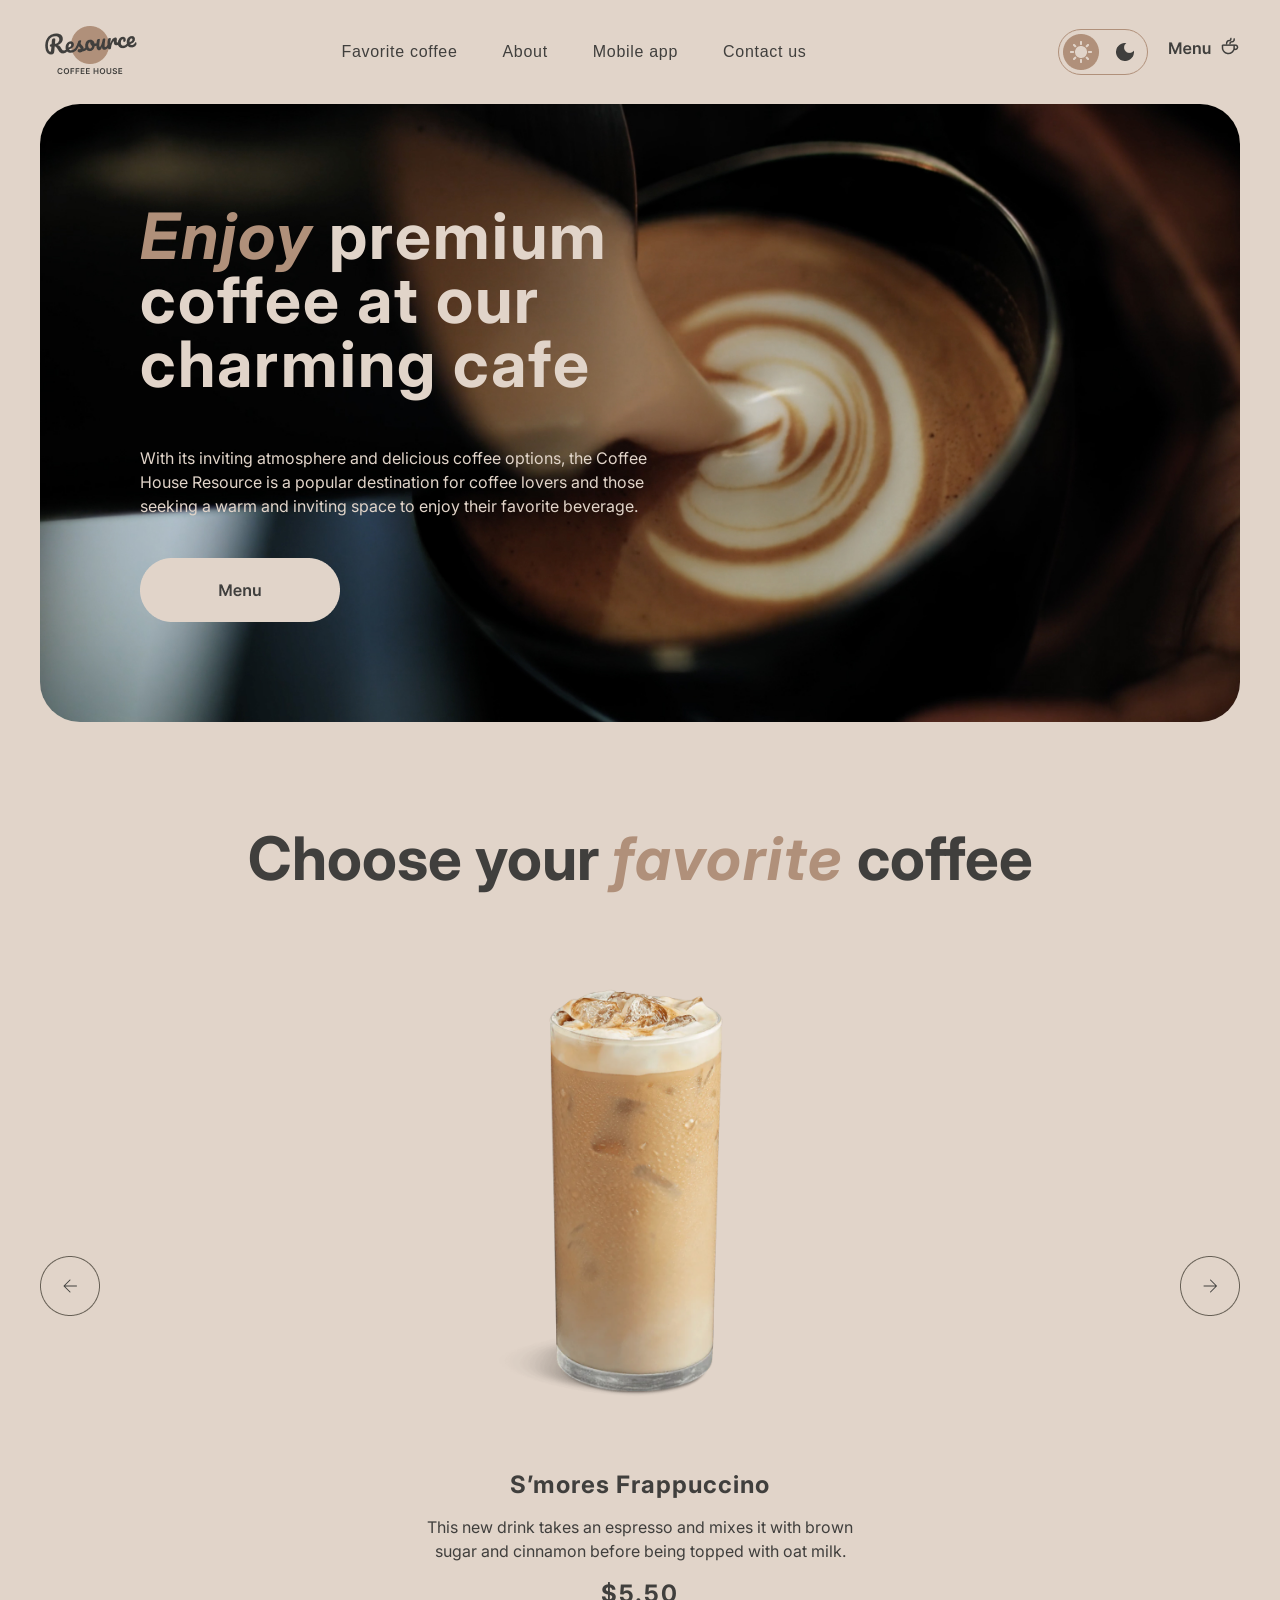
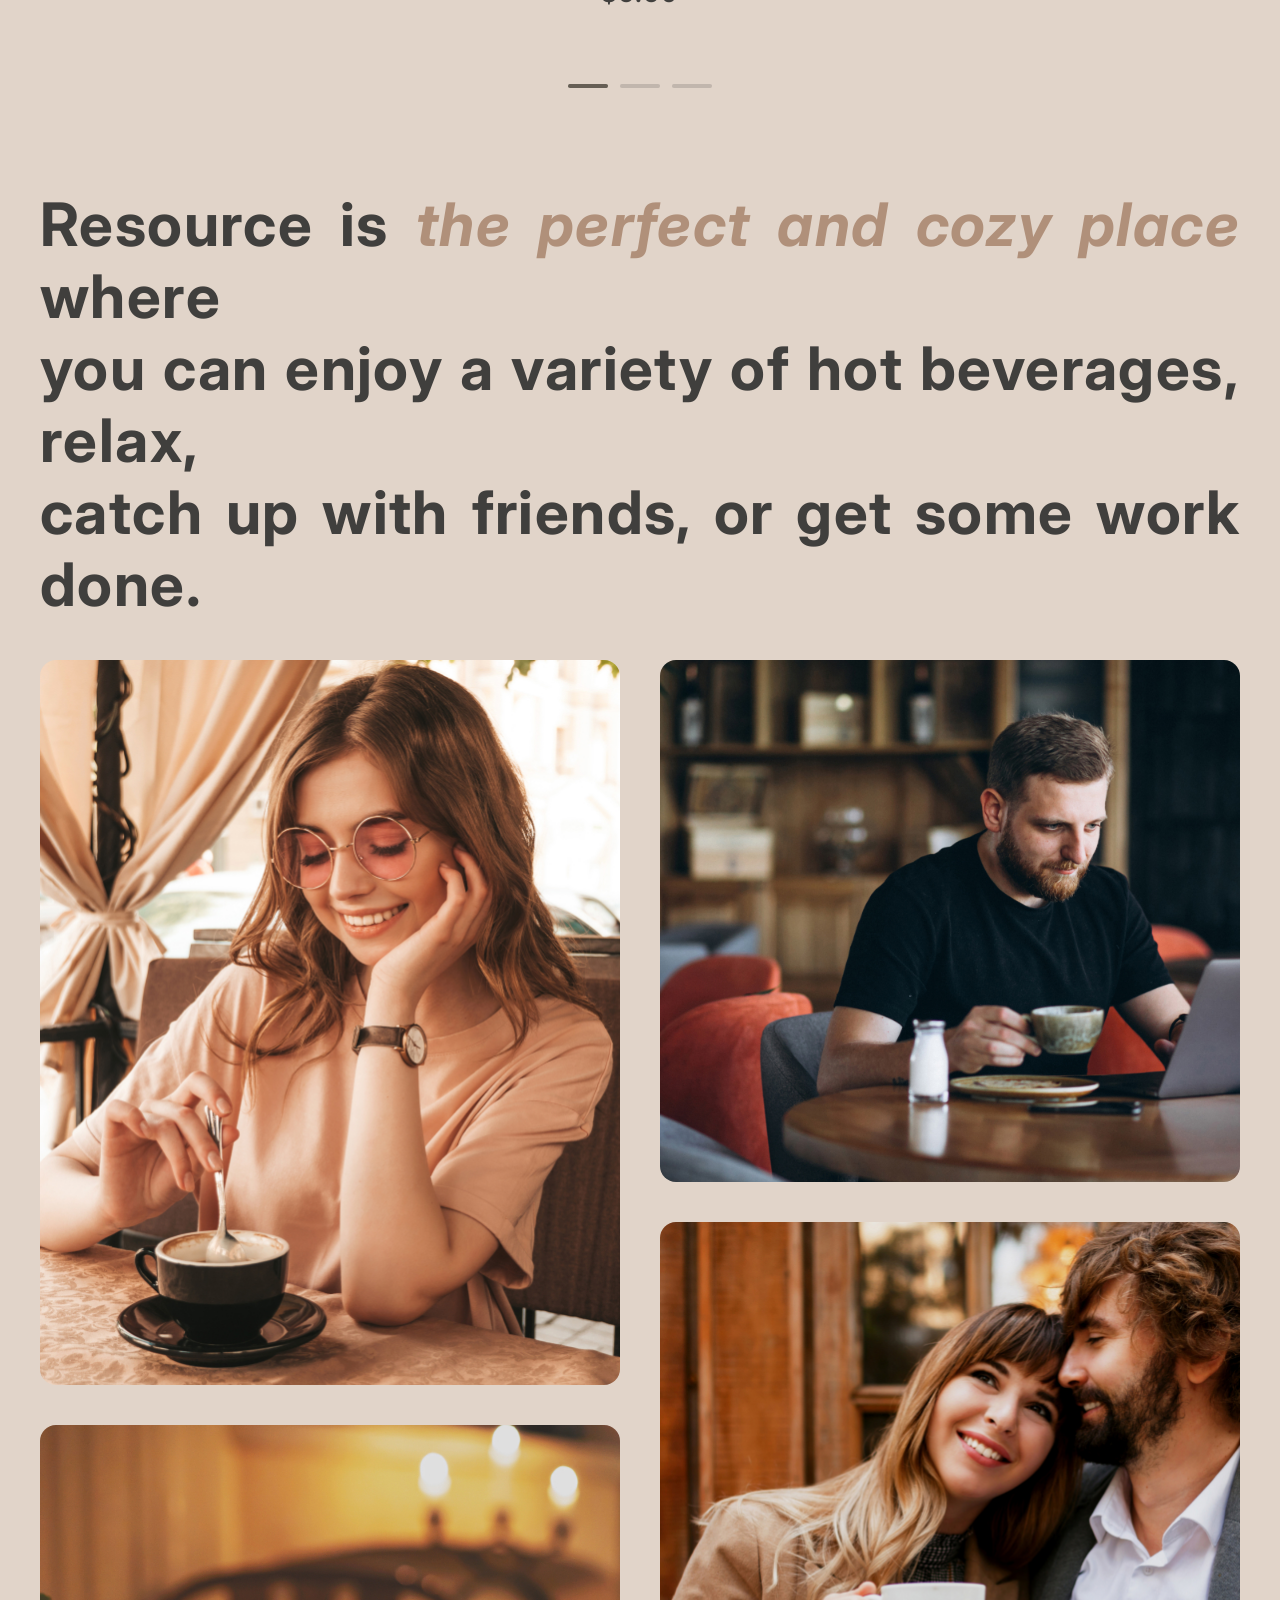
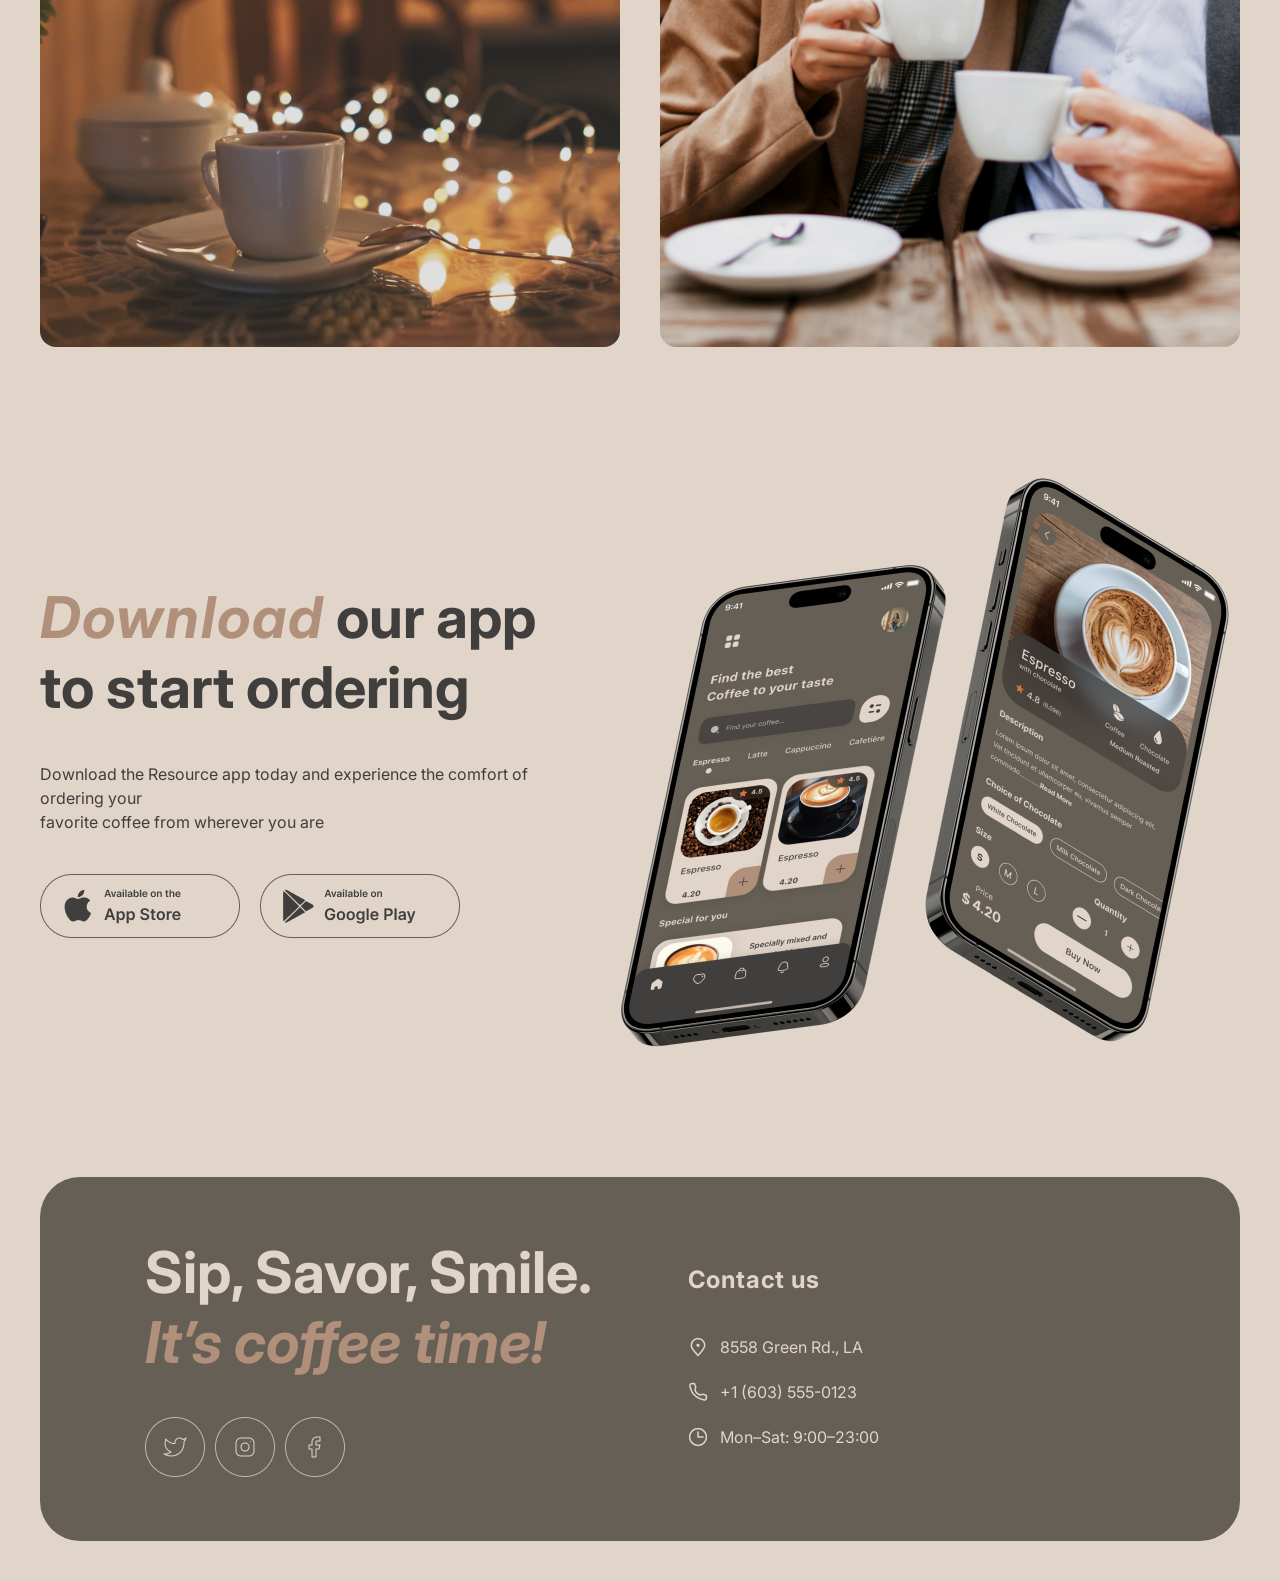
==== index.html @ 2ac62949 "fix: fix color in dark theme" ====
<!DOCTYPE html>
<html lang="en">

<head>
    <meta charset="UTF-8">
    <meta name="viewport" content="width=device-width, initial-scale=1.0">
    <title>Resource</title> 
    <link rel="icon" href="./img/logo.png" type="image/png">
    <link rel="stylesheet" href="style.css">
    <script src="./script.js" defer></script>
    <link rel="preconnect" href="https://fonts.googleapis.com">
<link rel="preconnect" href="https://fonts.gstatic.com" crossorigin>
<link href="https://fonts.googleapis.com/css2?family=Inter:ital,opsz,wght@0,14..32,100..900;1,14..32,100..900&display=swap" rel="stylesheet">
</head>

<body class="page">
    <header>
        <div class="wrapper header">
        <a href="./index.html">
            <img src="./img/logo-light.png" alt="resource coffee house" class="logo-img_light">
            <img src="./img/logo-dark.png" alt="resource coffee house" class="logo-img_dark">
        </a>
        <nav class="header_nav">
            <ul class="header_list">
                <li class="header_item">
                    <a href="#coffee" class="link">Favorite coffee</a>
                </li>
                <li class="header_item">
                    <a href="#about" class="link">About</a>
                </li>
                <li class="header_item">
                    <a href="#app" class="link">Mobile app</a>
                </li>
                <li class="header_item">
                    <a href="#contact" class="link">Contact us</a>
                </li>
            </ul>
        </nav>
            <div class="button_header">
                <div class="change_dark">
                    <div class="theme-icon-container">
                        <img src="./img/Light.png" alt="active sun" class="sun-active">
                        <img src="./img/Light-sun.png" alt="inactive sun" class="sun-inactive">
                    </div>
                    <div class="theme-icon-container">
                        <img src="./img/Dark (1).png" alt="inactive moon" class="moon-inactive">
                        <img src="./img/Dark.png" alt="active moon" class="moon-active">
                    </div>
                </div>
                <a href="./catalog.html" class="menu_button">
                    <img src="./img/coffee-menu.png" class="dark-theme logo-img_light" alt="menu">
                    <img src="./img/coffee-menu (1).png" class="dark-theme logo-img_dark" alt="menu">
                    <img src="./img/button-icon-burger.png" class="burger" alt="menu">
                </a>
            </div>
        </div>
    </header>

    <main>
        <div class="main_photo">
            <h1><span class="enjoy">Enjoy</span> premium coffee at our charming cafe</h1>
            <h4>With its inviting atmosphere and delicious coffee options, the Coffee <br class="show_in_tablet">House Resource is a popular destination for coffee lovers and those <br class="show_in_tablet">seeking a warm and inviting space to enjoy their favorite beverage.</h4>
            <a href="catalog.html" class="button_menu">
                <img src="./img/State=default (1).png" alt="menu" class="logo-img_dark">
                <img src="./img/State=hover (1).png" alt="menu" class="logo-img_light">
                <img src="./img/State=default.png" alt="menu" class="logo-img_dark-theme">
                <img src="./img/State=hover.png" alt="menu" class="logo-img_light-theme">
            </a>
        </div>

        <div class="section_menu" id="coffee">
            <h2>Choose your <span class="favorite">favorite</span> coffee</h2>
            <div class="menu_block">
                <img src="./img/button-icon-dark.png" class="go_back light-arrow" alt="go back">
                <img src="./img/button-icon-dark_.png" class="go_back dark-arrow" alt="go back">
                    <div class="choose_coffee">
                        <img src="./img/coffee-slider-1.png" class="frappuccino" alt="Frappuccino">
                        <h3 class="h3_margin">S’mores Frappuccino</h3>
                        <h4 class="h4_dark">This new drink takes an espresso and mixes it with brown <br class="show_in_pk">sugar and cinnamon before being topped with oat milk.</h4>
                        <h3>$5.50</h3>
                    </div>
                <img src="./img/button-icon-dark (1).png" class="go_ahead light-arrow" alt="go ahead">
                <img src="./img/button-icon-dark (1)_.png" class="go_ahead dark-arrow" alt="go ahead">
                <div class="menu_slider">
                    <img src="./img/control.png" alt="slider">
                    <img src="./img/control (1).png" alt="slider">
                    <img src="./img/control (1).png" alt="slider">
                </div>
            </div>
        </div>

        <div class="about_main" id="about">
            <h2 class="h2_long">Resource is <span class="perfect">the <br class="show_in_mob">perfect and cozy <br class="show_in_mob">place</span> where <br class="show_in_pk">you can <br class="show_in_mob">enjoy a variety of hot <br class="show_in_mob">beverages, relax, 
                <br class="show_in_pk"><br class="show_in_mob">catch up with friends, <br class="show_in_tablet"><br class="show_in_mob">or get some work <br class="show_in_mob">done.</h2>
                <div class="about">
                    <div class="first_col_photo">
                        <img src="./img/about-1.jpg" class="img_tall" alt="woman enjoy">
                        <img src="./img/about-2.jpg" class="img_short" alt="coffee cup">
                    </div>
                    <div class="second_col_photo">
                        <img src="./img/about-3.jpg" class="img_short" alt="man work">
                        <img src="./img/about-4.jpg" class="img_tall" alt="dating">
                    </div>
                </div>
        </div>

        <div class="app" id="app">
            <div class="download_app">
                <h2 class="h2_left"><span class="favorite">Download</span> our app <br class="show_in_mob"><br class="show_in_tablet"><br class="show_in_pk">to start ordering</h2>
                <h4 class="h4_dark">Download the Resource app today and experience the comfort of ordering your <br>favorite coffee from wherever you are</h4>
                <div class="app_button">
                    <a href="https://www.apple.com/store">
                        <img src="./img/State=default1.png" alt="app store" class="logo-img_light">
                        <img src="./img/State=hover1.png" alt="app store" class="logo-img_dark">
                    </a>
                    <a href="https://store.google.com/">
                        <img src="./img/google_light.png" alt="google app store" class="logo-img_light">
                        <img src="./img/google_dark.png" alt="google app store" class="logo-img_dark">
                    </a>
                </div>
            </div>
            <img src="./img/mobile-screens.png" alt="mobile app looks" class="mobile_looks">
        </div>

        <footer class="wrapper footer" id="contact">
            <div class="foot_left">
                <h2 class="h2_light">Sip, Savor, Smile.</h2>
                <h2 class="h2_dark">It’s coffee time!</h2>
                <div class="social_media">
                    <a href="https://x.com/">
                        <img src="./img/button-icon-light.png" alt="twitter">
                    </a>
                    <a href="https://www.instagram.com/">
                        <img src="./img/button-icon-light (1).png" alt="instagram">
                    </a>
                    <a href="https://www.facebook.com/">
                        <img src="./img/button-icon-light (2).png" alt="facebook">
                    </a>
                </div>
                </div>
            <div class="foot_right">
                <h3 class="h3_light">Contact us</h3>
                <div class="contact_item">
                    <img src="./img/pin-alt.png" alt="location">
                    <h4>8558 Green Rd.,  LA</h4>
                </div>
                <div class="contact_item">
                    <img src="./img/phone.png" alt="phone">
                    <h4>+1 (603) 555-0123</h4>
                </div>
                <div class="contact_item">
                    <img src="./img/clock.png" alt="working time">
                    <h4 class="h4_foot">Mon–Sat: 9:00–23:00</h4>
                </div>
            </div>
        </footer>
    </main>
</body>

</html>
---- style.css ----
ul, ol {
    list-style: none;
}

a { 
    color: inherit;
    text-decoration: none;
    letter-spacing: 0.7px;
}

:root {
    --bg-page: #E1D4C9;      
    --text-main: #403F3D;  
    --text-light: #665F55; 
}

.dark-theme {
    --bg-page: #211F1D;      
    --text-main: #E1D4C9;   
    --text-light: #C1B3A8;   
}

html{
    box-sizing: border-box;
    font-family: "Intel", sans-serif;
    font-optical-sizing: auto;
    font-weight: 400;
    font-style: normal;
    scroll-behavior: smooth;
}

.page {
    background-color: var(--bg-page);
    color: var(--text-main);
    width: 100%;
    max-width: 1440px;
    margin: 0 auto;
    padding: 0 40px;
    box-sizing: border-box;
}

h1, h2, h3, .h2_left {
    color: var(--text-main);
}

.h4_dark {
    color: var(--text-main);
}

.slider_catalog .h4_dark {
    color: var(--bg-page);
}

                /* start header */

.header {
    display: flex;
    width: 100%;
    flex-direction: row;
    align-items: center;
    justify-content: space-between;
    padding: 20px 0;
    box-sizing: border-box;
}

.header_nav {
    margin-left: -50px; 
    margin-right: 0;
}

.header_list {
    display: flex;
    flex-direction: row;
    align-items: center;
    gap: 45px;
    margin: 0;
    padding: 0;
}

.change_dark {
    display: flex;
    border: 1px solid #B0907A;
    border-radius: 60px;
    align-items: center;
    gap: 8px;
    padding: 4px;
    text-align: center;
    cursor: pointer;
    user-select: none;
}

.button_header {
    display: flex;
    align-items: center;
    gap: 20px;
}

@media (min-width: 770px) {
    .burger {
        display: none;
    }
}

@media (max-width: 769px) {
    .page {
        display: flex;
        flex-direction: column;
        padding: 20px 40px;
        width: 100%;
        box-sizing: border-box;
    }

    .header {
        width: 100%;
        height: 60px;
        display: flex;
        flex-direction: row;
        justify-content: space-between;
        align-items: center;
    }

    .header_nav {
        display: none;
    }

    .but_menu {
        display: none;
    }

    .burger {
        display: inline-block;
    }
}

@media (max-width: 381px) {
    .page {
        display: flex;
        flex-direction: column;
        padding: 20px 16px;
        width: 100%;
        box-sizing: border-box;
    }
}

.logo-img_dark {
    display: none;
}
.dark-theme .logo-img_light {
    display: none;
}
.dark-theme .logo-img_dark {
    display: block;
}

.sun-active { display: block; }
.sun-inactive { display: none; }
.moon-active { display: none; }
.moon-inactive { display: block; }

.dark-theme .sun-active { display: none; }
.dark-theme .sun-inactive { display: block; }
.dark-theme .moon-active { display: block; }
.dark-theme .moon-inactive { display: none; }

.dark-arrow {
    position: absolute !important;
    visibility: hidden !important;
    opacity: 0 !important;
}
.light-arrow {
    position: static !important;
    visibility: visible !important;
    opacity: 1 !important;
    width: 60px !important;
    height: auto !important;
}

.dark-theme .light-arrow {
    position: absolute !important;
    visibility: hidden !important;
    opacity: 0 !important;
}
.dark-theme .dark-arrow {
    position: static !important;
    visibility: visible !important;
    opacity: 1 !important;
    width: 60px !important;
    height: auto !important;
}

                /* start first block */

.main_photo {
    display: flex;
    background-image: url("./img/img-hero.jpg");
    background-position: center;
    background-size: cover;
    background-repeat: no-repeat;
    border-radius: 40px;
    flex-direction: column;
    justify-content: center;
    align-items: flex-start;
    gap: 40px;
    width: 100%;
    height: 100%;
    padding-bottom: 100px;
    padding-top: 100px;
    padding-left: 100px;
    box-sizing: border-box;
}

h1 {
    font-family: "Inter", sans-serif;
    font-size: clamp(42px, 5vw, 72px);
    font-style: bold;
    color: #e1d4c9;
    line-height: 1.0;
    margin: 0;
    letter-spacing: 2px;
    margin-bottom: 10px;
    max-width: 550px;
}

.enjoy {
    color: #B0907A;
    font-style: italic;
}

h4 {
    font-family: "Inter", sans-serif;
    font-size: 16px;
    font-weight: normal;
    color: #E1D4C9;
    margin: 0;
    line-height: 1.5;
    max-width: 550px;
}

.button_menu img {
    display: none;
    width: 200px;
    height: 64px;
}

.button_menu .logo-img_dark {
    display: block;
}

.button_menu:hover .logo-img_dark {
    display: none;
}
.button_menu:hover .logo-img_light {
    display: block;
}

.dark-theme .button_menu .logo-img_dark,
.dark-theme .button_menu .logo-img_light {
    display: none !important;
}

.dark-theme .button_menu .logo-img_dark-theme {
    display: block;
}

.dark-theme .button_menu:hover .logo-img_dark-theme {
    display: none;
}
.dark-theme .button_menu:hover .logo-img_light-theme {
    display: block;
}

@media (max-width: 769px) {
    .main_text {
        height: 444px;
        width: 100%;
        padding-top: 20px;
    }
    .main_text h4 {
        max-width: 570px;
    }
    .main_text {
        display: flex;
        flex-direction: column;
        justify-content: flex-start; 
        align-items: flex-start;
        box-sizing: border-box;
    }
    .menu_hover {
        display: inline-block;
    }
}

@media (max-width: 381px) {
    h1 {
    font-family: 'Inter', sans-serif;
    font-weight: 600;     
    font-style: normal;  
    font-size: 42px;      
    line-height: 1.15;    
    letter-spacing: normal;
    max-width: 316px;    
    width: 100%;
    height: auto;  
    padding-top: 10px;
    }
    .main_text {
        gap: 40px;
        padding-top: 20px;
        padding-left: 1px;
        padding-right: 15px;
        padding-bottom: 0;
        height: auto;
        width: 100%;
        display: flex;
        flex-direction: column;
        justify-content: flex-start; 
        align-items: flex-start;
        box-sizing: border-box;
    }
}

@media (min-width: 770px) {
    .menu_hover {
        display: none;
    }
    .menu_hover {
        display: none;
    }
}


                /* start menu block */

.section_menu {
    margin: 100px 0;
}

.menu_block {
    display: flex;
    flex-direction: row;
    justify-content: space-between;
    align-items: center;
    width: 100%;
    max-width: 1440px;
    margin: 70px auto;
    position: relative;
    padding-bottom: 80px;
    height: auto;
}

h2 {
    font-family: "Inter", sans-serif;
    font-size: 60px;
    font-weight: bold;
    color: #403F3D;
    margin: 0;
    text-align: center;
    color: var(--text-main);
}

h3 {
    font-family: "Inter", sans-serif;
    font-size: 24px;
    font-weight: bold;
    color: #403F3D;
    margin: 0;
    text-align: center;
    gap: 16px;
    letter-spacing: 2px;
    color: var(--text-main);
}

.h3_margin {
    margin-top: 40px;
    letter-spacing: 1px;
    color: var(--text-main);
}

.favorite {
    color: #B0907A;
    font-style: italic;
    letter-spacing: 2px;
}

.go_back, .go_ahead {
    display: block;
    width: 60px;
    height: auto;
    cursor: pointer;
    margin: 0;
}

.go_back {
    justify-content: left;
} 

.go_ahead {
    justify-content: right;
}

.choose_coffee {
    display: flex;
    flex-direction: column;
    align-items: center;   
    text-align: center;
    /* width: 520px; */
    width: 100%;
    max-width: 520px;
    gap: 16px;
}

.h4_dark{
    color: #403F3D;
    width: 100%;
    margin: 0;
    color: var(--text-main);
}

.frappuccino {
    /* width: 450px; */
    width: 100%;
    max-width: 450px;
    height: auto;
}

.menu_slider {
    position: absolute;
    bottom: 0;
    left: 50%;
    transform: translateX(-50%);
    display: flex;
    gap: 12px;
    justify-content: center;
} 

@media (max-width: 381px) {
    .menu_block {
        margin-bottom: 0;
    }
}

@media (max-width: 769px) {
    .section_menu{
        margin-bottom: 0;
    }
}

@media (max-width: 381px) {
    .section_menu{
        padding-top: 100px;
        margin: 0;
    }
    .section_menu h2 {
        font-size: 32px;
    }
    .menu_block {
        max-height: 580px;
        width: 100%;
        margin-bottom: 0;
        margin-top: 0;
        padding-bottom: 40px;
    }
    .go_ahead, .go_back {
        display: none;
    }
    .frappuccino {
        height: 348px;
        width: 100%;
    }
    .h3_margin{
        margin-top: 20px;
        color: var(--text-main);
    }
    .choose_coffee {
        display: flex;
        flex-direction: column;
        align-items: center;
        width: 100%;
    }
    .show_in_pk {
        display: none;
    }
}



                /* start block with photo*/

.perfect {
    color: #B0907A;
    font-style: italic;
}

.about_main {
    display: flex;
    flex-direction: column;
    gap: 40px;
    box-sizing: border-box;
    max-width: 1440px;
}

.h2_long {
    letter-spacing: 1.4px;
    width: 100%;
    margin: 0;
    text-align: justify;
    color: var(--text-main); 
}

.about {
    display: flex;
    justify-content: space-between;
    gap: 40px;
    width: 100%;
    max-width: 1440px;
    margin: 0 auto;
}

.first_col_photo,
.second_col_photo {
    display: flex;
    flex-direction: column;
    gap: 40px;
    width: calc(50% - 20px);
}

.first_col_photo img,
.second_col_photo img {
    border-radius: 16px;
    width: 100%;
    object-fit: cover;
}

.img_tall {
    /* height: 590px;         */
    height: auto;
    aspect-ratio: 1 / 1.25;
}

.img_short {
    /* height: 430px;            */
    height: auto;
    aspect-ratio: 1 / 0.9;
}

@media (min-width: 770px) {
    .about_main .show_in_pk {
        display: inline;
    }
    .about_main .show_in_tablet, .about_main .show_in_mob {
        display: none;
    }
}

@media (max-width: 769px) {
    .about_main {
        display: flex;
        flex-direction: column;
        gap: 40px;
        padding: 0;
        margin: 0;
    }
    .h2_long {
        font-size: 60px;
        letter-spacing: 0%;
        text-align: left;
        color: var(--text-main);
    }
    .about {
        display: flex;
        flex-direction: column;
    }
    .first_col_photo, .second_col_photo {
        height: auto;
        width: 100%;
    }
    .about_main .show_in_tablet {
        display: inline;
    }
    .img_short, .about_main .show_in_pk, .about_main .show_in_mob{
        display: none;
    }
}

@media (max-width: 381px) {
    .about_main {
        display: flex;
        flex-direction: column;
        gap: 40px;
        padding: 100px 0;
        margin: 0;
    }
    .h2_long {
        font-size: 32px;
        letter-spacing: 0%;
        text-align: left;
        color: var(--text-main);
    }
    .about {
        display: flex;
        flex-direction: column;
    }
    .first_col_photo, .second_col_photo {
        height: auto;
        width: 100%;
    }
    .about_main .show_in_mob {
        display: inline;
    }
    .img_short, .about_main .show_in_pk, .about_main .show_in_tablet{
        display: none;
    }
}

                /* start app block */

.app {
    display: flex;
    justify-content: space-between;
    box-sizing: border-box;
    max-width: 1440px;
    align-items: center;
    margin: 100px 0;
}

.download_app {
    display: flex;
    flex-direction: column;
    gap: 40px;
    justify-content: flex-start;
}

.app_button {
    display: flex;
    flex-direction: row;
    gap: 20px;
    justify-content: flex-start;
}

.h2_left {
    font-family: "Inter", sans-serif;
    /* font-size: 60px; */
    font-size: clamp(36px, 4.5vw, 60px); 
    font-weight: bold;
    color: #403F3D;
    margin: 0;
    text-align: left;
    color: var(--text-main);
}

.h2_light {
    font-family: "Inter", sans-serif;
    /* font-size: 60px; */
    font-size: clamp(36px, 4.5vw, 60px); 
    font-weight: bold;
    color: #E1D4C9;
}

.h2_dark {
    font-family: "Inter", sans-serif;
    /* font-size: 60px; */
    font-size: clamp(36px, 4.5vw, 60px); 
    font-weight: bold;
    color: #B0907A;
    font-style: italic;
    text-align: left;
    margin-bottom: 40px;
}

@media (min-width: 770px) {
    .download_app .show_in_mob,.download_app .show_in_tablet {
        display: none;
    }
}

@media (max-width: 769px) {
    .app {
        display: flex;
        flex-direction: column;
        justify-content: center;
        align-items: flex-start;
        padding-top: 100px;
        margin: 0;
        gap: 100px;
        width: 100%;
        box-sizing: border-box;
    }
    .download_app {
        display: flex;
        flex-direction: column;
        align-items: flex-start;
        justify-content: flex-start; 
        gap: 40px;
        margin-left: 0;
        width: 100%; 
    }
    .mobile_looks {
        width: 100%;
        height: auto;
    }
    .download_app .show_in_tablet {
        display: inline;
    }
    .download_app br, .download_app .show_in_mob {
        display: none;
    }
}

@media (max-width: 381px) {
    .app {
        display: flex;
        flex-direction: column;
        justify-content: center;
        align-items: flex-start;
        padding: 0;
        margin: 0;
        gap: 40px;
        width: 100%;
        box-sizing: border-box;
    }
    .download_app {
        display: flex;
        flex-direction: column;
        align-items: flex-start;
        justify-content: flex-start; 
        gap: 40px;
        margin-left: 0;
        width: 100%; 
    }
    .app_button {
        display: flex;
        flex-direction: column;
        align-items: flex-start;
        justify-content: flex-start; 
        gap: 20px;
        margin-left: 0;
        width: 100%; 
    }
    /* .download_app h2 {
        font-size: 32px;
    } */
    .download_app .show_in_mob {
        display: inline;
    }
    .mobile_looks {
        width: 100%;
        height: auto;
    }
    .download_app br,.download_app .show_in_tablet {
        display: none;
    }
}


                /* start footer */

.footer {
    display: flex;
    background-color: #665F55;
    border-radius: 40px;
    flex-direction: row;
    align-items: center;
    /* height: 450px; */
    height: auto;
    width: 100%;
    /* padding: 0 60px; */
    padding: 60px 60px; 
    margin-bottom: 40px;
    margin-top: 100px;
    box-sizing: border-box;
}

.h3_light {
    font-family: "Inter", sans-serif;
    font-size: 24px;
    font-weight: bold;
    color: #E1D4C9;
    margin: 0;
    text-align: start;
    gap: 16px;
    margin-bottom: 25px;
    letter-spacing: 0.8px;
}

.foot_left {
    display: flex;
    flex-direction: column;
    align-items: flex-start;
    margin-left: 45px;
    flex: 1;
}

.social_media {
    display: flex;
    flex-direction: row;
    gap: 10px;
}

.contact_item {
    display: flex;
    flex-direction: row;
    justify-content: flex-start;
    align-items: center;
    gap: 12px;
    /* white-space: nowrap; */
    margin-bottom: 5px;
}

.h4_foot {
    width: auto;
    /* white-space: nowrap; */
}

.foot_right {
    display: flex;
    flex-direction: column;
    align-items: flex-start;
    margin: 0;
    gap: 16px;
    flex: 1;
    margin-left: 50px;
}

@media (max-width: 769px) {
    .footer {
        display: flex;
        flex-direction: column;
        justify-content: flex-start;
        align-items: flex-start;
        gap: 100px;
        height: auto;
        padding: 100px 60px;
        margin-bottom: 0;
        margin-left: 0;
    }
    .foot_right {
        display: flex;
        flex-direction: column;
        align-items: flex-start;
        justify-items: flex-start;
        gap: 20px;
        margin-left: 0;
    }
    .foot_left {
        margin-left: 0;
    }
}

@media (max-width: 381px) {
    .footer {
        display: flex;
        flex-direction: column;
        justify-content: flex-start;
        align-items: flex-start;
        gap: 40px;
        height: auto;
        padding: 60px 16px;
        margin-bottom: 0;
        margin-left: 0;
    }
    .foot_right {
        display: flex;
        flex-direction: column;
        align-items: flex-start;
        justify-items: flex-start;
        gap: 16px;
        margin-left: 0;
    }
    .foot_left {
        margin-left: 0;
    }
    .foot_left h2, .foot_left h2 {
        font-size: 32px;
    }
}

.contact_item:hover{
    cursor: pointer;
}

/* start catalog here */

.title_catalog {
    display: flex;
    flex-direction: column;
    align-items: center;
    gap: 40px;
    justify-content: space-between;
}

.slider_catalog {
    display: flex;
    flex-direction: row;
    gap: 16px;
}

.coffee_tea_dessert {
    display: flex;
    flex-direction: row;
    align-items: center;
    border-radius: 30px;
    border: 1px solid #665F55;
    gap: 12px;
    background-color: #E1D4C9;
    padding: 8px 10px; 
    height: 46px;
    box-sizing: border-box;
}

@media (min-width: 770px) {
    .title_catalog .show_in_tablet {
        display: none;
    }
    .title_catalog .show_in_pk {
        display: inline;
    }
}

@media (max-width: 769px) {
    .title_catalog {
        display: flex;
        flex-direction: column;
        gap: 40px;
        justify-content: center;
        justify-content: space-between;
        margin: 0;
        padding-top: 20px;
    }
    .slider_catalog {
        display: flex;
        flex-direction: row;
        justify-content: center;
        gap: 16px;
    }
    .title_catalog .show_in_tablet {
        display: inline;
    }
    .title_catalog .show_in_pk {
        display: none;
    }
}

@media (max-width: 381px) {
    .title_catalog {
        display: flex;
        flex-direction: column;
        gap: 40px;
        justify-content: center;
        justify-content: space-between;
        margin: 0;
        padding-top: 20px;
    }
    .slider_catalog {
        display: flex;
        flex-direction: row;
        justify-content: center;
        gap: 8px;
    }
    .title_catalog h2 {
        font-size: 32px;
        color: var(--text-main);
    }
    .title_catalog .show_in_pk, .title_catalog .show_in_tablet {
        display: none;
    }
}


                /* start pic of menu */

.menu_coffee, .menu_tea, .menu_desserts {
    display: grid;
    grid-template-columns: repeat(4, 1fr);
    gap: 40px;
    width: 100%;
    max-width: 1440px;
    box-sizing: border-box;
    margin: 40px auto;
}

.catalog_coffee, .catalog_tea, .catalog_desserts {
    display: flex;
    flex-direction: column;
    justify-content: space-between;
    align-items: flex-start;
    border: 1px solid #C1B3A8;
    border-radius: 40px; 
    padding: 0 0 20px 0;
    overflow: hidden;
    box-sizing: border-box;
    height: auto;
    min-height: 506px;
    width: 100%;
}

.coffee_text_block{
    display: flex;
    flex-direction: column;
    justify-content: space-between;
    align-items: flex-start; 
    overflow: hidden;
    box-sizing: border-box;
    height: auto;
    flex-grow: 1;
    padding-bottom: 10px;
}

.coffee_img_wrap {
    width: 100%;
    height: 60%;
    overflow: hidden;
    object-fit: cover;
    border-radius: 40px;
    transform: scale(1.00); 
}

.catalog_coffee h3, .catalog_tea h3, .catalog_desserts h3 {
    font-family: "Inter", sans-serif;
    font-size: 24px;
    font-weight: bold;
    color: #403F3D;
    margin-top: 40px;
    margin-bottom: 0;
    margin-left: 20px;
    letter-spacing: 0.5px;
    color: var(--text-main);
}

.catalog_coffee .h4_dark, .catalog_tea .h4_dark, .catalog_desserts .h4_dark {
    font-family: "Inter", sans-serif;
    font-size: 16px;
    letter-spacing: 0.1px;
    color: #403F3D;
    margin-top: 12px;
    margin-bottom: 0;
    font-weight: normal;
    margin-left: 20px;
    color: var(--text-main);
}

.catalog_coffee .price, .catalog_tea .price, .catalog_desserts .price {
    font-family: "Inter", sans-serif;
    font-size: 24px;
    font-weight: bold;
    color: #403F3D;
    margin-top: auto; 
    margin-bottom: 0;
    margin-left: 20px;
    letter-spacing: 1px;
    color: var(--text-main);
}

@media (max-width: 769px) {
    .menu_coffee, .menu_tea, .menu_desserts {
        display: grid;
        grid-template-columns: repeat(2, 1fr);
        gap: 40px;
        width: 100%;
        max-width: 1360px;
        box-sizing: border-box;
        margin: 40px 0;
        padding: 0 14px;
    }
    .show_more {
        width: 60px;
        height: 60px;
        grid-column: 1 / -1; 
        justify-self: center;
    }
    .hidden-card {
        display: none;
    }
}

@media (max-width: 381px) {
    .menu_coffee, .menu_tea, .menu_desserts {
        display: flex;
        flex-direction: column;
        justify-content: center;
        align-items: center;
        width: 100%;
        gap: 40px;
        padding: 0 19px;
    }
    .show_more {
        display: inline;
        width: 60px;
        height: 60px;
    }
    .hidden-card {
        display: none;
    }
}

@media (min-width: 770px) {
    .show_more {
        display: none;
    }
}
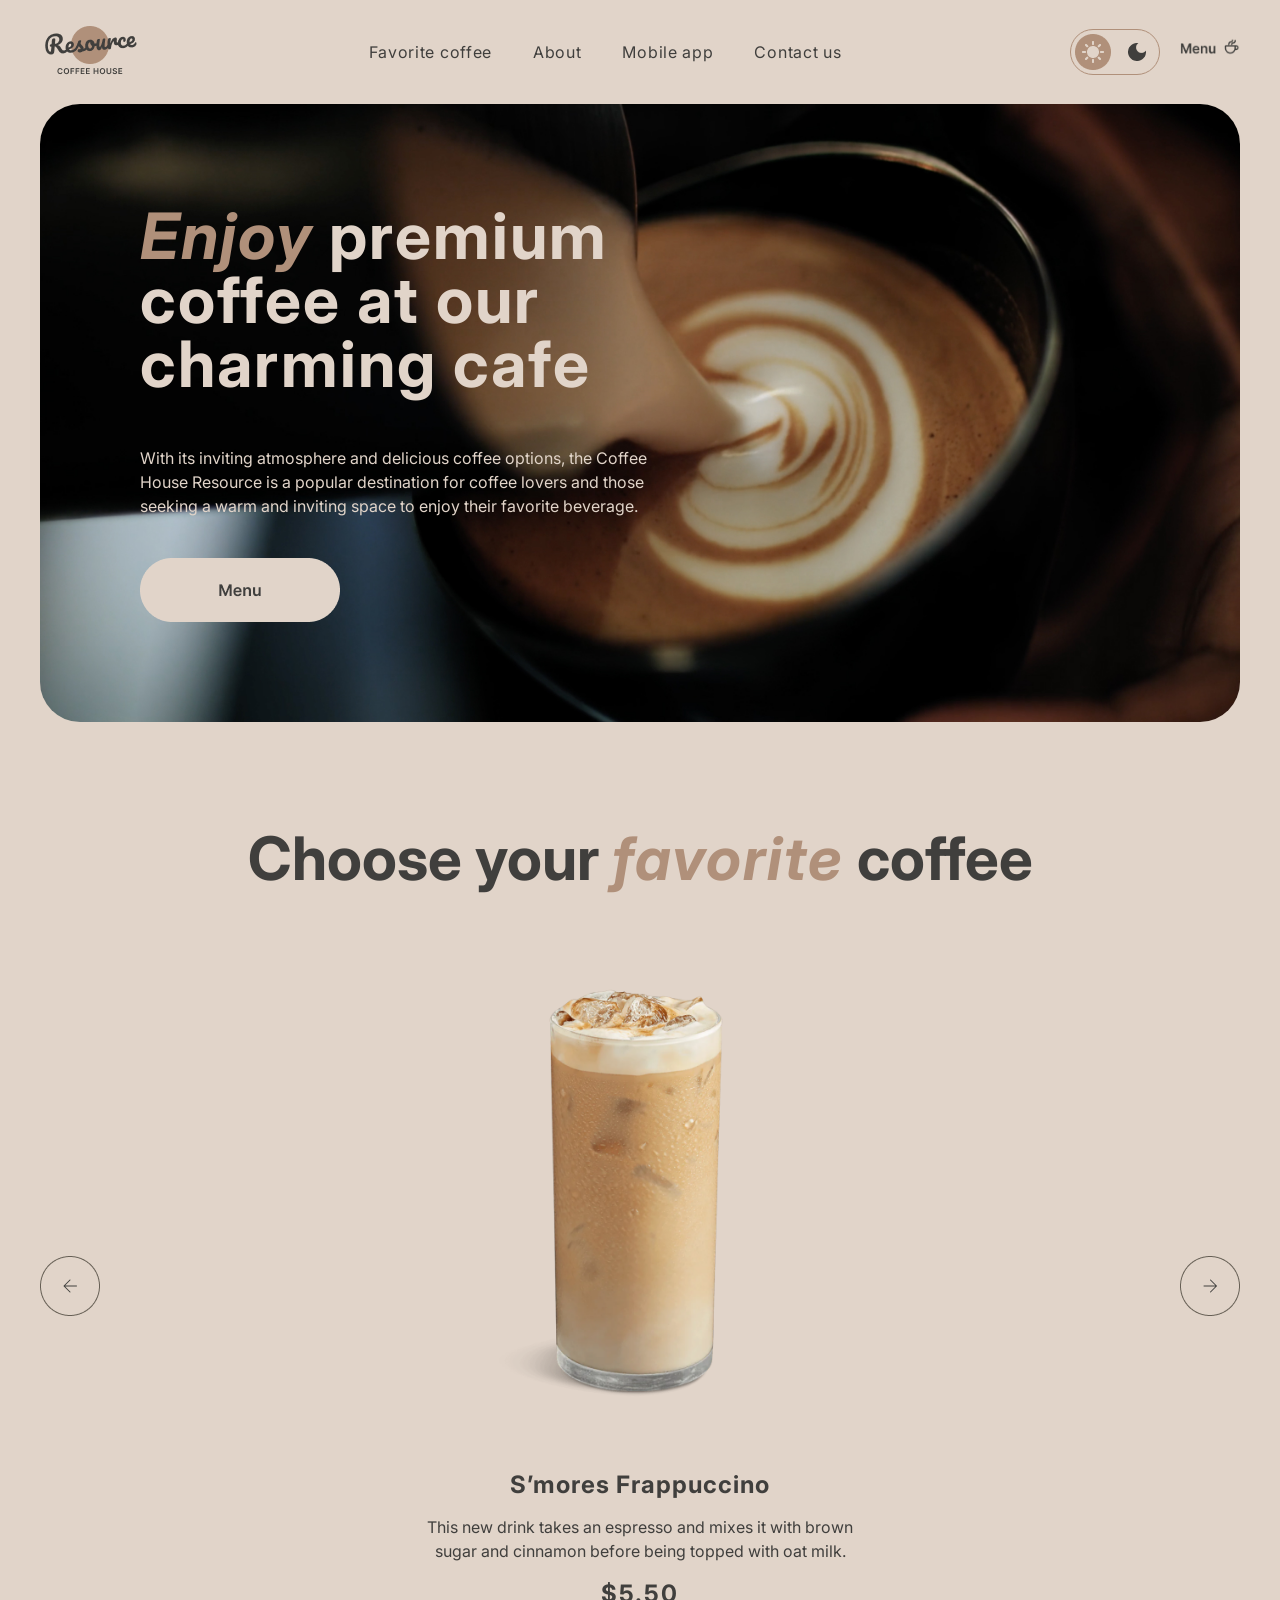
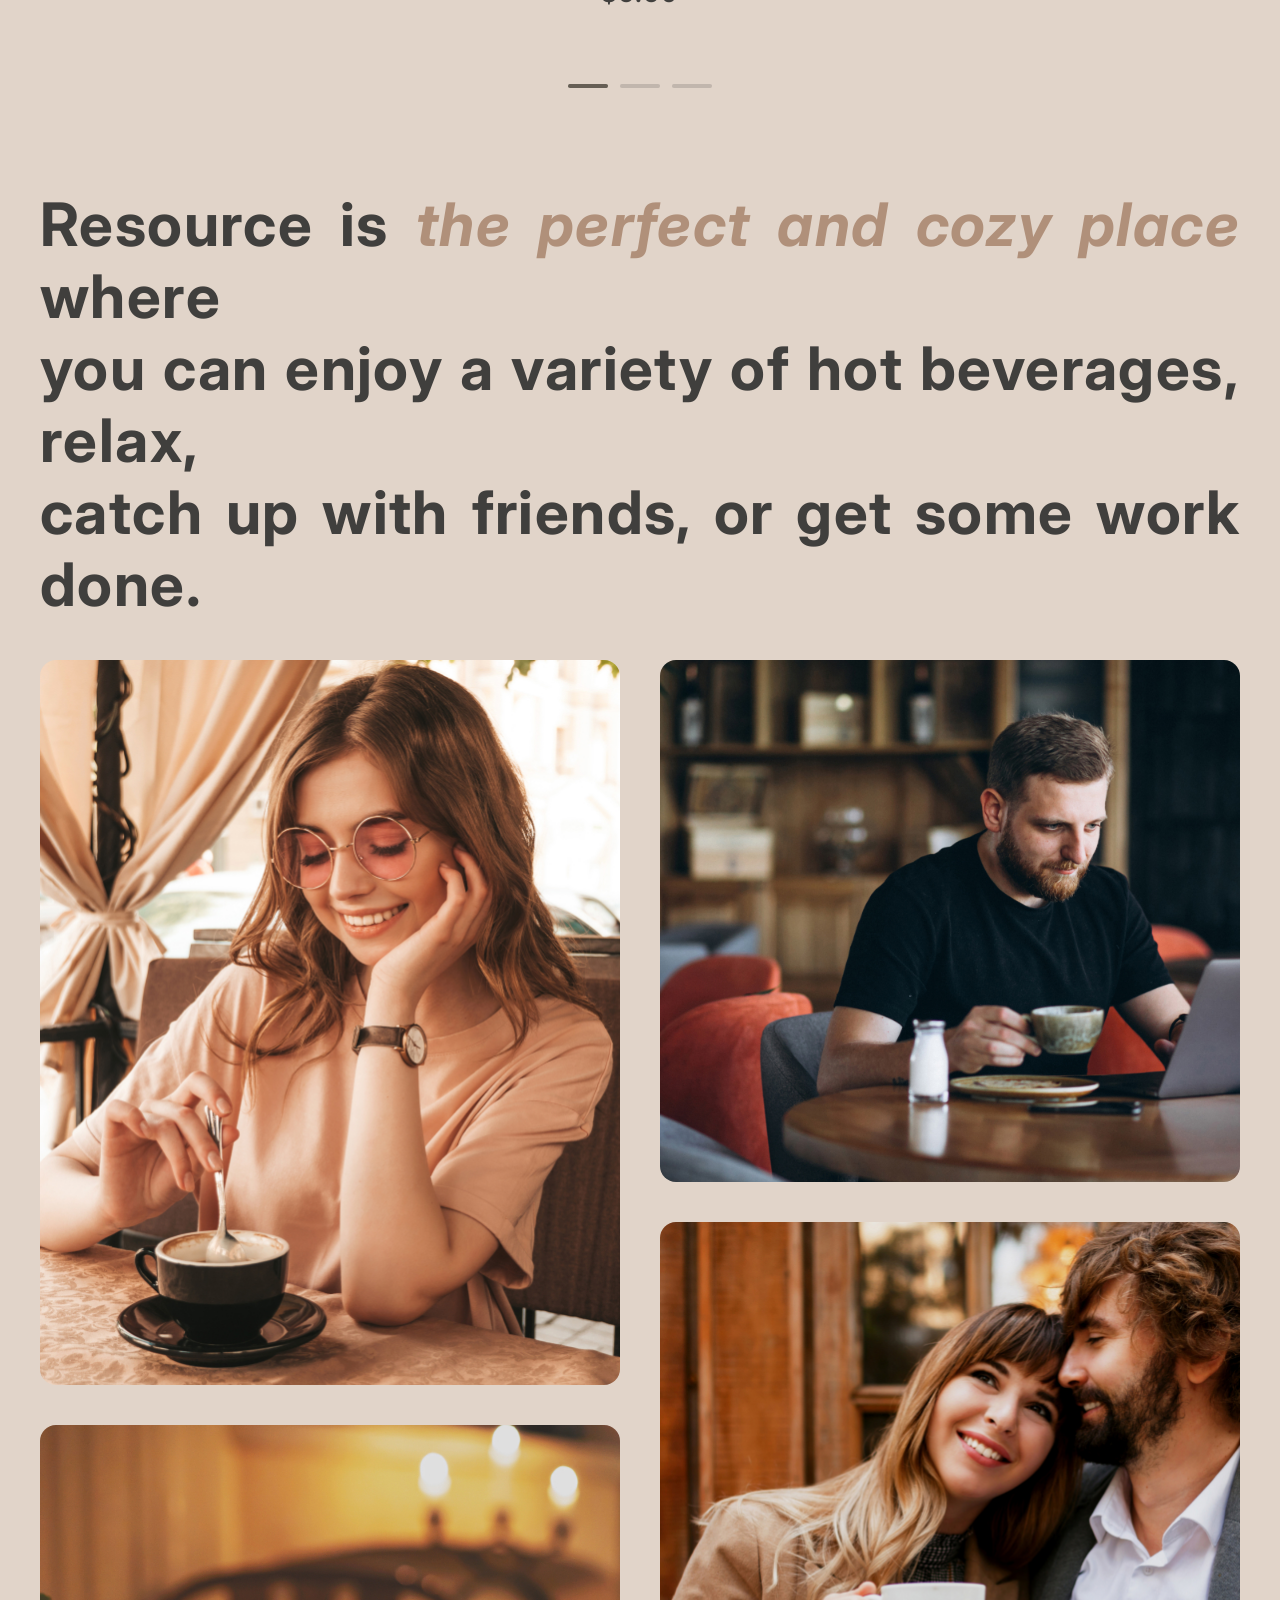
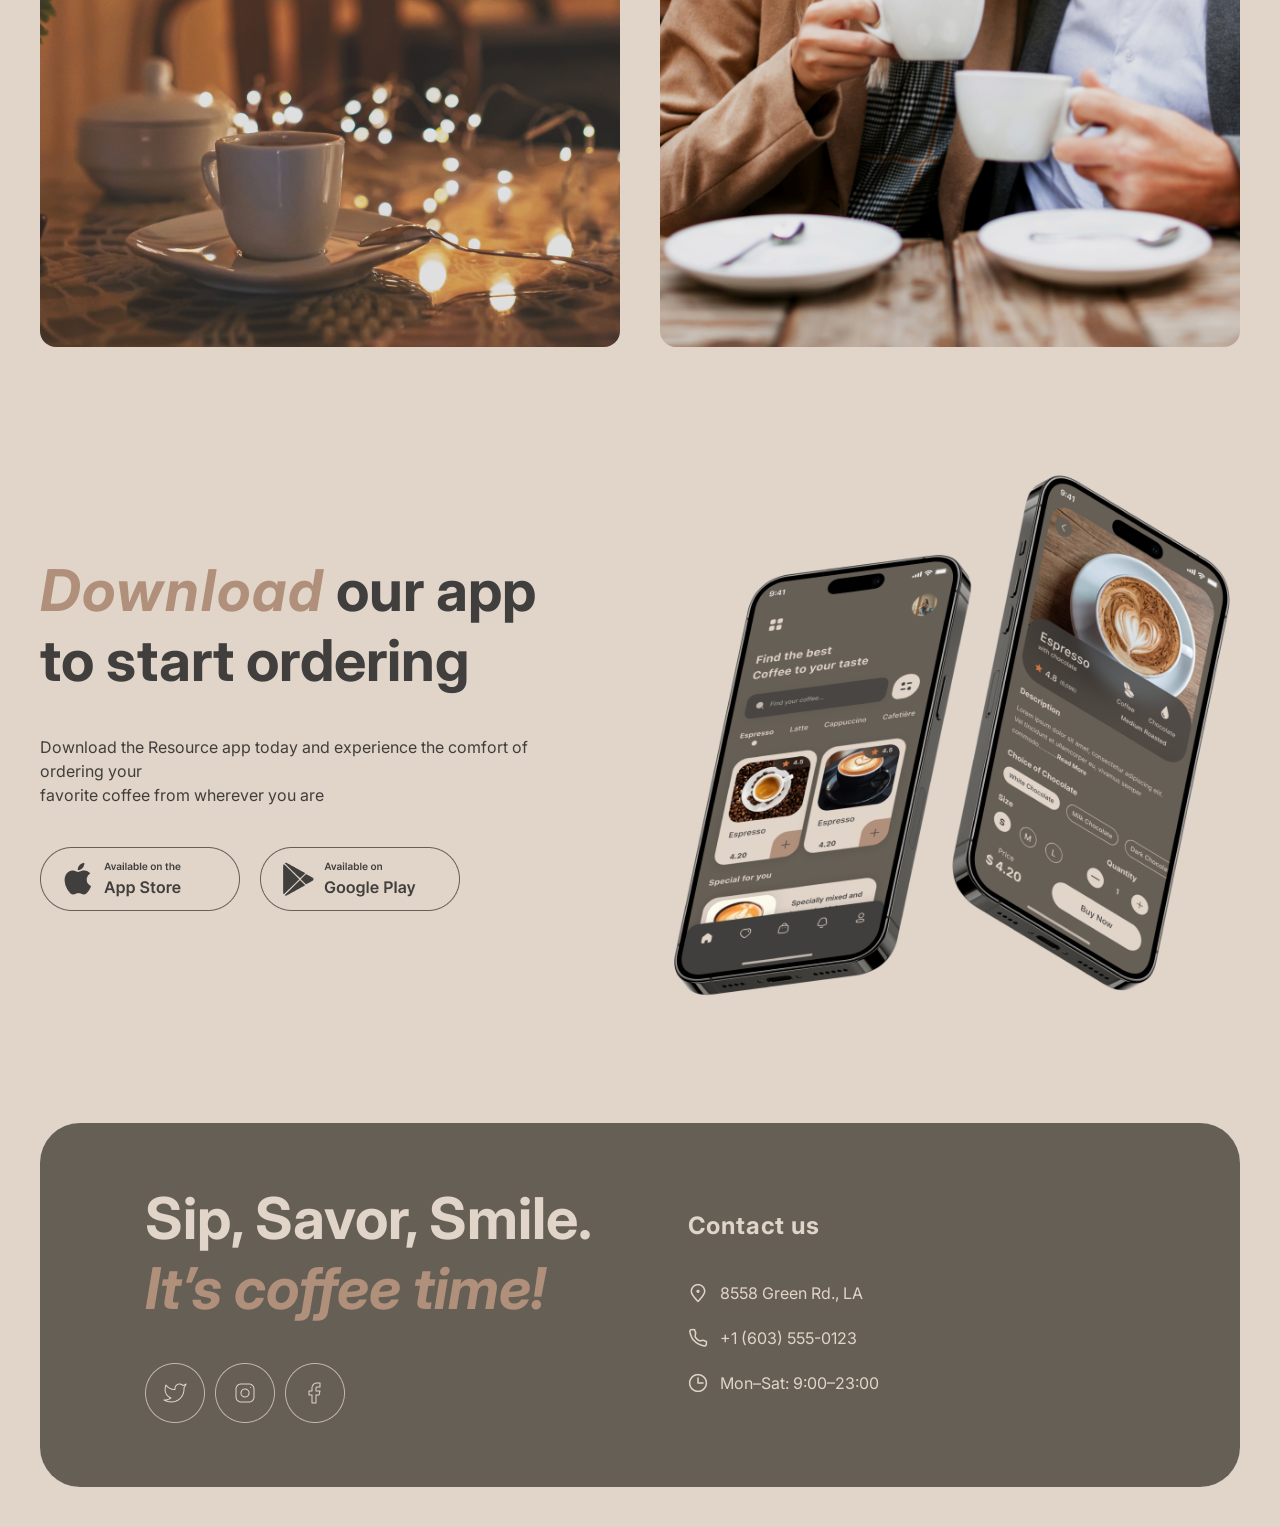
==== commit c3f7a6a8: "fix: fix theme" ====
--- a/index.html
+++ b/index.html
@@ -48,9 +48,10 @@
                     </div>
                 </div>
                 <a href="./catalog.html" class="menu_button">
-                    <img src="./img/coffee-menu.png" class="dark-theme logo-img_light" alt="menu">
-                    <img src="./img/coffee-menu (1).png" class="dark-theme logo-img_dark" alt="menu">
-                    <img src="./img/button-icon-burger.png" class="burger" alt="menu">
+                    <img src="./img/coffee-menu.png" class="light-arrow" alt="menu">
+                    <img src="./img/coffee-menu (1).png" class="dark-arrow" alt="menu">
+                    <img src="./img/button-icon-burger.png" class="burger light-arrow" alt="menu">
+                    <img src="./img/State=default2.png" class="burger dark-arrow" alt="menu">
                 </a>
             </div>
         </div>
--- a/style.css
+++ b/style.css
@@ -22,7 +22,7 @@
 
 html{
     box-sizing: border-box;
-    font-family: "Intel", sans-serif;
+    font-family: "Inter", sans-serif;
     font-optical-sizing: auto;
     font-weight: 400;
     font-style: normal;
@@ -47,9 +47,6 @@
     color: var(--text-main);
 }
 
-.slider_catalog .h4_dark {
-    color: var(--bg-page);
-}
 
                 /* start header */
 
@@ -64,15 +61,14 @@
 }
 
 .header_nav {
-    margin-left: -50px; 
-    margin-right: 0;
+    margin-right: 0 auto;
 }
 
 .header_list {
     display: flex;
     flex-direction: row;
     align-items: center;
-    gap: 45px;
+    gap: clamp(16px, 3.2vw, 45px); 
     margin: 0;
     padding: 0;
 }
@@ -119,7 +115,8 @@
         align-items: center;
     }
 
-    .header_nav {
+    
+    .header_nav,.menu_button .logo-img_light ,.menu_button .logo-img_dark {
         display: none;
     }
 
@@ -129,6 +126,8 @@
 
     .burger {
         display: inline-block;
+        height: 44px;
+        width: 44px;
     }
 }
 
@@ -209,6 +208,25 @@
     box-sizing: border-box;
 }
 
+.main_photo h4 {
+    color: #E1D4C9; 
+}
+
+h4 {
+    font-family: "Inter", sans-serif;
+    font-size: 16px;
+    font-weight: normal;
+    color: var(--text-main);
+    line-height: 1.5;
+    max-width: 550px;
+}
+
+.h4_dark {
+    width: 100%;
+    margin: 0;
+    color: var(--text-main); 
+}
+
 h1 {
     font-family: "Inter", sans-serif;
     font-size: clamp(42px, 5vw, 72px);
@@ -287,6 +305,38 @@
     }
     .menu_hover {
         display: inline-block;
+    }
+    .menu_button img:not(.burger) {
+        position: absolute !important;
+        visibility: hidden !important;
+        opacity: 0 !important;
+        width: 0 !important;
+        height: 0 !important;
+        margin: 0 !important;
+    }
+    .menu_button .burger {
+        display: inline-block !important;
+        box-sizing: border-box !important;
+    }
+    .menu_button .burger.dark-arrow {
+        width: 0 !important;
+        height: 0 !important;
+        opacity: 0 !important;
+    }
+    .menu_button .burger.light-arrow {
+        width: 44px !important;
+        height: 44px !important;
+        opacity: 1 !important;
+    }
+    .dark-theme .menu_button .burger.light-arrow {
+        width: 0 !important;
+        height: 0 !important;
+        opacity: 0 !important;
+    }
+    .dark-theme .menu_button .burger.dark-arrow {
+        width: 44px !important;
+        height: 44px !important;
+        opacity: 1 !important;
     }
 }
 
@@ -317,15 +367,43 @@
         align-items: flex-start;
         box-sizing: border-box;
     }
+    .menu_button img:not(.burger) {
+        position: absolute !important;
+        visibility: hidden !important;
+        opacity: 0 !important;
+        width: 0 !important;
+        height: 0 !important;
+    }   
+    .menu_button .burger {
+        display: inline-block !important;
+    }
+    .menu_button .burger.dark-arrow {
+        width: 0 !important;
+        height: 0 !important;
+        opacity: 0 !important;
+    }
+    .menu_button .burger.light-arrow {
+        width: 44px !important;
+        height: 44px !important;
+        opacity: 1 !important;
+    }
+    .dark-theme .menu_button .burger.light-arrow {
+        width: 0 !important;
+        height: 0 !important;
+        opacity: 0 !important;
+    }
+    .dark-theme .menu_button .burger.dark-arrow {
+        width: 44px !important;
+        height: 44px !important;
+        opacity: 1 !important;
+    }
 }
 
 @media (min-width: 770px) {
-    .menu_hover {
-        display: none;
-    }
-    .menu_hover {
-        display: none;
-    }
+    .menu_hover, .burger {
+        display: none !important;
+    }
+
 }
 
 
@@ -621,6 +699,7 @@
     max-width: 1440px;
     align-items: center;
     margin: 100px 0;
+    width: 100%;
 }
 
 .download_app {
@@ -636,6 +715,15 @@
     gap: 20px;
     justify-content: flex-start;
 }
+
+.mobile_looks {
+    display: block;
+    width: 100%;
+    max-width: clamp(300px, 45vw, 630px); 
+    height: auto;
+    object-fit: contain;
+}
+
 
 .h2_left {
     font-family: "Inter", sans-serif;
@@ -695,8 +783,9 @@
         width: 100%; 
     }
     .mobile_looks {
-        width: 100%;
+        max-width: 100%;
         height: auto;
+        display: block;
     }
     .download_app .show_in_tablet {
         display: inline;
@@ -901,7 +990,7 @@
     border-radius: 30px;
     border: 1px solid #665F55;
     gap: 12px;
-    background-color: #E1D4C9;
+    color: var(--bg-page);
     padding: 8px 10px; 
     height: 46px;
     box-sizing: border-box;
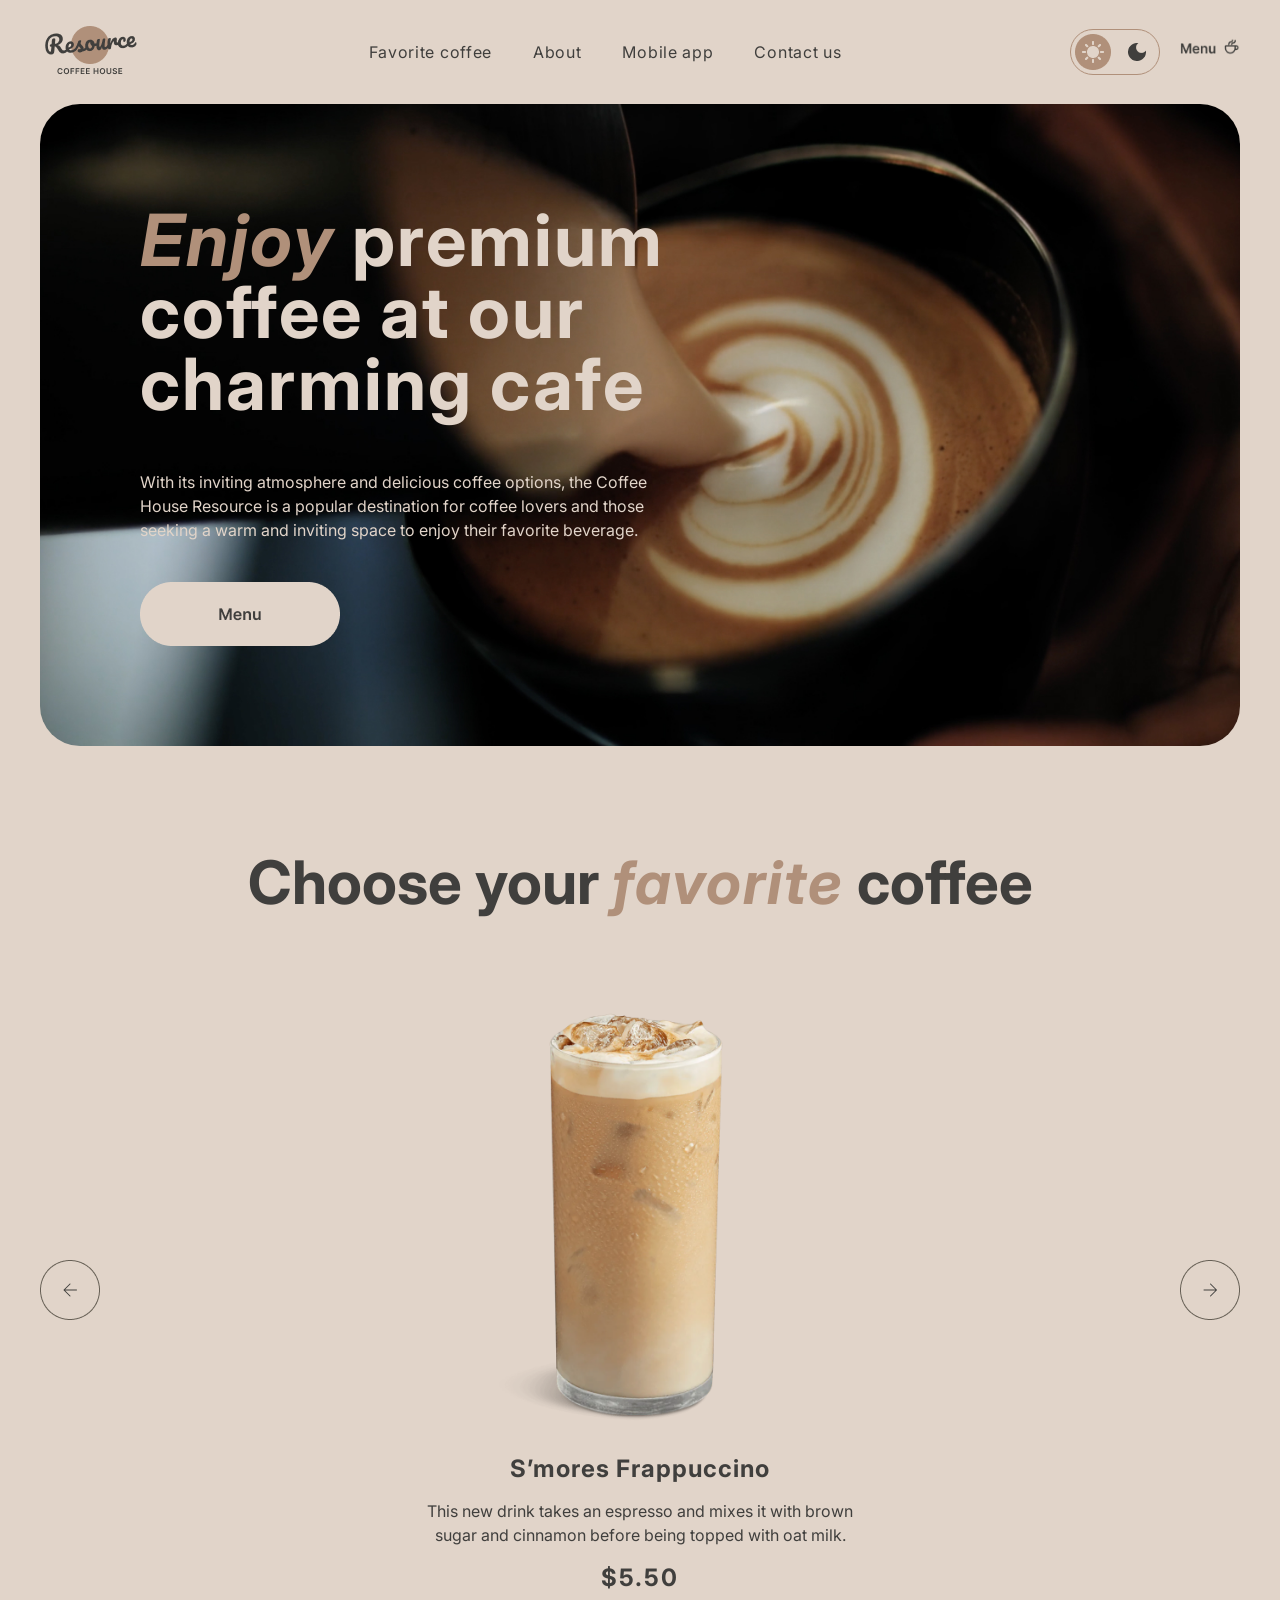
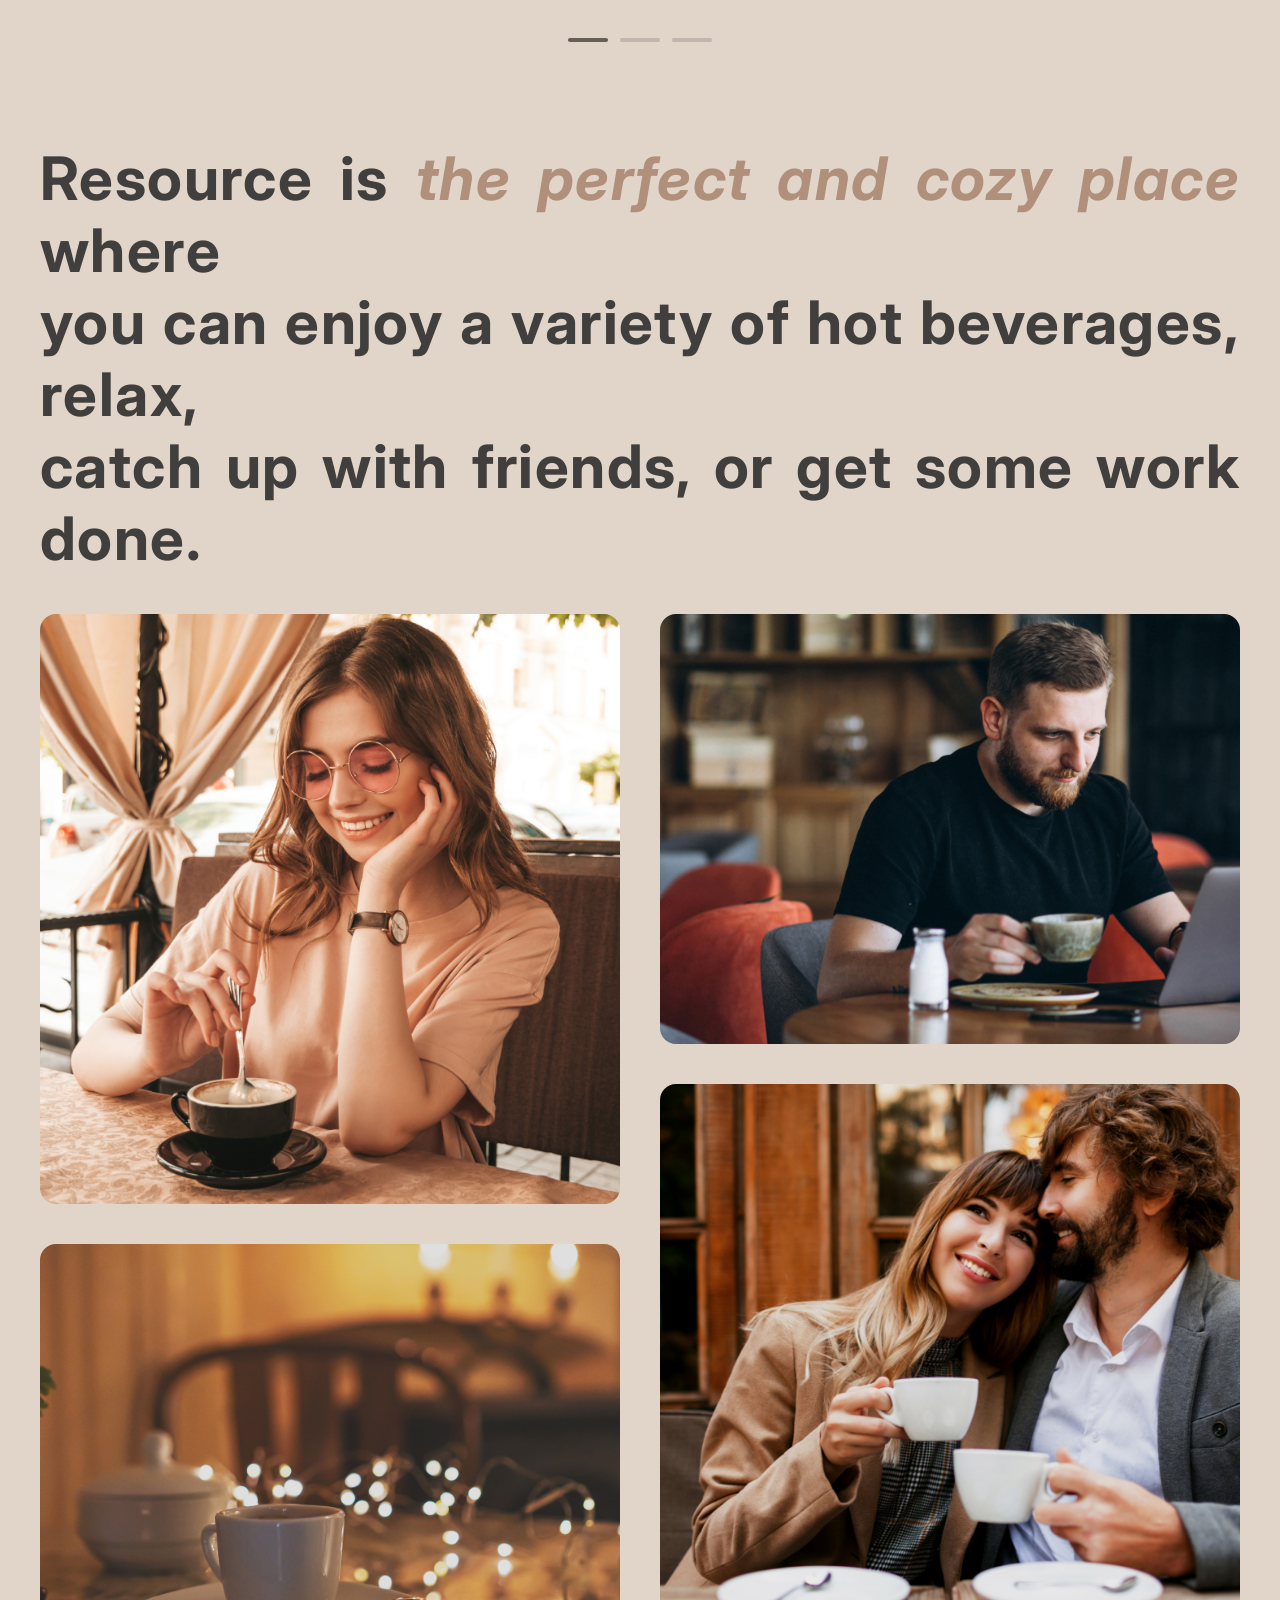
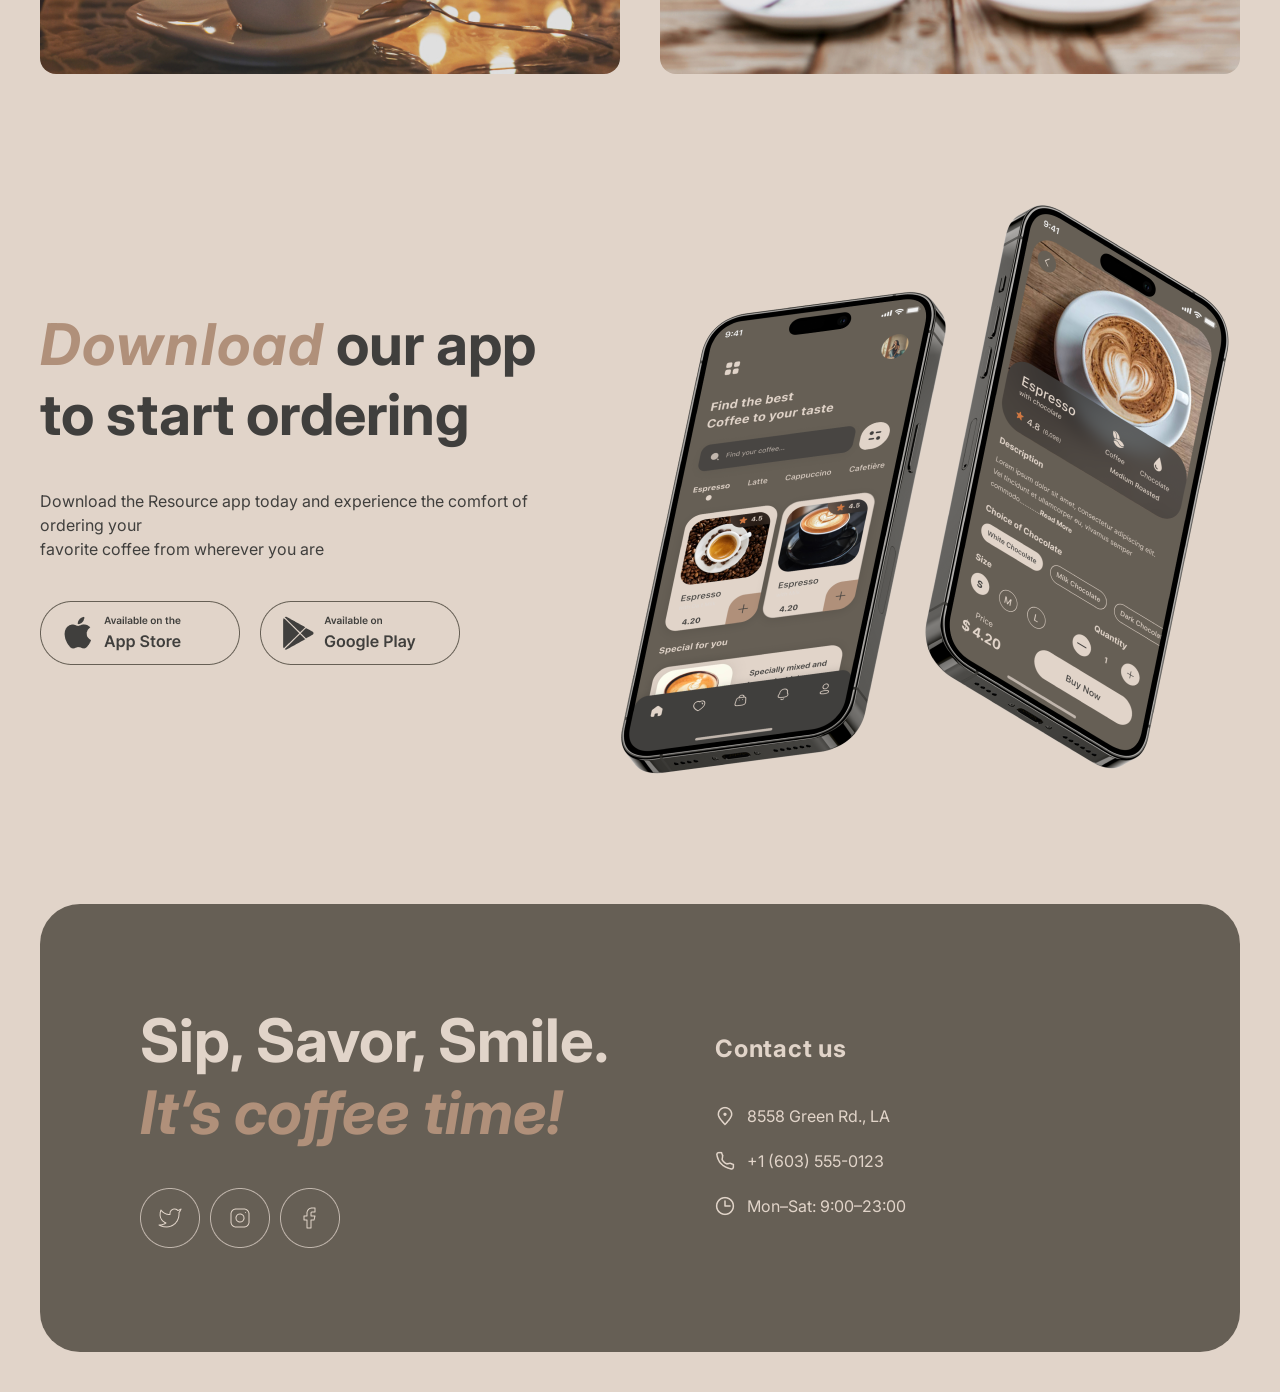
==== commit 0e0eab1c: "fix: fix most of mistakes" ====
--- a/index.html
+++ b/index.html
@@ -123,38 +123,38 @@
             <img src="./img/mobile-screens.png" alt="mobile app looks" class="mobile_looks">
         </div>
 
-        <footer class="wrapper footer" id="contact">
-            <div class="foot_left">
-                <h2 class="h2_light">Sip, Savor, Smile.</h2>
-                <h2 class="h2_dark">It’s coffee time!</h2>
-                <div class="social_media">
-                    <a href="https://x.com/">
-                        <img src="./img/button-icon-light.png" alt="twitter">
-                    </a>
-                    <a href="https://www.instagram.com/">
-                        <img src="./img/button-icon-light (1).png" alt="instagram">
-                    </a>
-                    <a href="https://www.facebook.com/">
-                        <img src="./img/button-icon-light (2).png" alt="facebook">
-                    </a>
-                </div>
-                </div>
-            <div class="foot_right">
-                <h3 class="h3_light">Contact us</h3>
-                <div class="contact_item">
-                    <img src="./img/pin-alt.png" alt="location">
-                    <h4>8558 Green Rd.,  LA</h4>
-                </div>
-                <div class="contact_item">
-                    <img src="./img/phone.png" alt="phone">
-                    <h4>+1 (603) 555-0123</h4>
-                </div>
-                <div class="contact_item">
-                    <img src="./img/clock.png" alt="working time">
-                    <h4 class="h4_foot">Mon–Sat: 9:00–23:00</h4>
-                </div>
+    <footer class="wrapper footer" id="contact">
+        <div class="foot_left">
+            <h2 class="h2_light">Sip, Savor, Smile.</h2>
+            <h2 class="h2_dark">It’s coffee time!</h2>
+            <div class="social_media">
+                <a href="https://x.com/">
+                    <img src="./img/button-icon-light.png" alt="twitter">
+                </a>
+                <a href="https://www.instagram.com/">
+                    <img src="./img/button-icon-light (1).png" alt="instagram">
+                </a>
+                <a href="https://www.facebook.com/">
+                    <img src="./img/button-icon-light (2).png" alt="facebook">
+                </a>
             </div>
-        </footer>
+            </div>
+        <div class="foot_right">
+            <h3 class="h3_light">Contact us</h3>
+            <div class="contact_item">
+                <img src="./img/pin-alt.png" alt="location">
+                <h4>8558 Green Rd.,  LA</h4>
+            </div>
+            <div class="contact_item">
+                <img src="./img/phone.png" alt="phone">
+                <h4>+1 (603) 555-0123</h4>
+            </div>
+            <div class="contact_item">
+                <img src="./img/clock.png" alt="working time">
+                <h4 class="h4_foot">Mon–Sat: 9:00–23:00</h4>
+            </div>
+        </div>
+    </footer>
     </main>
 </body>
 
--- a/style.css
+++ b/style.css
@@ -229,7 +229,8 @@
 
 h1 {
     font-family: "Inter", sans-serif;
-    font-size: clamp(42px, 5vw, 72px);
+    font-size: 72px;
+    /* font-size: clamp(42px, 5vw, 72px); */
     font-style: bold;
     color: #e1d4c9;
     line-height: 1.0;
@@ -288,24 +289,26 @@
 }
 
 @media (max-width: 769px) {
-    .main_text {
-        height: 444px;
-        width: 100%;
-        padding-top: 20px;
-    }
-    .main_text h4 {
+    .main_photo {
+        display: flex;
+        flex-direction: column; 
+        width: 100%;
+        box-sizing: border-box;
+        margin-top: 20px;
+        padding-top: 100px;
+        padding-left: 60px;
+        gap: 40px;
+    }
+    .main_photo h4 {
         max-width: 570px;
     }
-    .main_text {
-        display: flex;
-        flex-direction: column;
-        justify-content: flex-start; 
-        align-items: flex-start;
-        box-sizing: border-box;
-    }
-    .menu_hover {
+    .main_photo h1 {
+        font-size: 72px;
+        max-width: 600px;
+    }
+    /* .menu_hover {
         display: inline-block;
-    }
+    } */
     .menu_button img:not(.burger) {
         position: absolute !important;
         visibility: hidden !important;
@@ -345,13 +348,15 @@
     font-family: 'Inter', sans-serif;
     font-weight: 600;     
     font-style: normal;  
-    font-size: 42px;      
+    font-size: 42px !important;    
     line-height: 1.15;    
     letter-spacing: normal;
     max-width: 316px;    
     width: 100%;
     height: auto;  
-    padding-top: 10px;
+    }
+    .main_photo {
+        padding: 60px 16px;
     }
     .main_text {
         gap: 40px;
@@ -422,7 +427,7 @@
     max-width: 1440px;
     margin: 70px auto;
     position: relative;
-    padding-bottom: 80px;
+    padding-bottom: 50px;
     height: auto;
 }
 
@@ -449,7 +454,6 @@
 }
 
 .h3_margin {
-    margin-top: 40px;
     letter-spacing: 1px;
     color: var(--text-main);
 }
@@ -518,8 +522,13 @@
 }
 
 @media (max-width: 769px) {
-    .section_menu{
+    .section_menu {
         margin-bottom: 0;
+    }
+    .menu_block {
+        padding-bottom: 60px;
+        padding-top: 10px;
+        margin-bottom: 85px;
     }
 }
 
@@ -530,6 +539,7 @@
     }
     .section_menu h2 {
         font-size: 32px;
+        padding-bottom: 40px;
     }
     .menu_block {
         max-height: 580px;
@@ -546,7 +556,6 @@
         width: 100%;
     }
     .h3_margin{
-        margin-top: 20px;
         color: var(--text-main);
     }
     .choose_coffee {
@@ -610,13 +619,12 @@
 }
 
 .img_tall {
-    /* height: 590px;         */
-    height: auto;
+    height: 590px;        
     aspect-ratio: 1 / 1.25;
 }
 
 .img_short {
-    /* height: 430px;            */
+    max-height: 430px;           
     height: auto;
     aspect-ratio: 1 / 0.9;
 }
@@ -641,6 +649,7 @@
     .h2_long {
         font-size: 60px;
         letter-spacing: 0%;
+        line-height: 1.2; 
         text-align: left;
         color: var(--text-main);
     }
@@ -649,8 +658,12 @@
         flex-direction: column;
     }
     .first_col_photo, .second_col_photo {
-        height: auto;
-        width: 100%;
+        width: 100% !important;
+    }
+    .img_tall {
+        height: 590px !important; 
+        width: 100% !important;   
+        object-fit: cover !important;
     }
     .about_main .show_in_tablet {
         display: inline;
@@ -665,22 +678,28 @@
         display: flex;
         flex-direction: column;
         gap: 40px;
-        padding: 100px 0;
         margin: 0;
+        padding-bottom: 100px;
+        padding-top: 100px;
     }
     .h2_long {
         font-size: 32px;
         letter-spacing: 0%;
         text-align: left;
         color: var(--text-main);
+        gap: 40px;
     }
     .about {
         display: flex;
         flex-direction: column;
     }
     .first_col_photo, .second_col_photo {
-        height: auto;
-        width: 100%;
+        width: 100% !important;
+    }
+    .img_tall {
+        height: 590px !important; 
+        width: 100% !important;   
+        object-fit: cover !important;
     }
     .about_main .show_in_mob {
         display: inline;
@@ -718,10 +737,12 @@
 
 .mobile_looks {
     display: block;
-    width: 100%;
-    max-width: clamp(300px, 45vw, 630px); 
+    width: auto;
+    height: 100%;
+    /* max-width: clamp(300px, 45vw, 630px);  */
     height: auto;
     object-fit: contain;
+    box-sizing: border-box;
 }
 
 
@@ -738,16 +759,16 @@
 
 .h2_light {
     font-family: "Inter", sans-serif;
-    /* font-size: 60px; */
-    font-size: clamp(36px, 4.5vw, 60px); 
+    font-size: 60px;
+    /* font-size: clamp(36px, 4.5vw, 60px);  */
     font-weight: bold;
     color: #E1D4C9;
 }
 
 .h2_dark {
     font-family: "Inter", sans-serif;
-    /* font-size: 60px; */
-    font-size: clamp(36px, 4.5vw, 60px); 
+    font-size: 60px;
+    /* font-size: clamp(36px, 4.5vw, 60px);  */
     font-weight: bold;
     color: #B0907A;
     font-style: italic;
@@ -783,15 +804,19 @@
         width: 100%; 
     }
     .mobile_looks {
-        max-width: 100%;
+        width: 100%;
         height: auto;
         display: block;
+        padding: 0 29px;
     }
     .download_app .show_in_tablet {
         display: inline;
     }
     .download_app br, .download_app .show_in_mob {
         display: none;
+    }
+    .h2_left {
+        font-size: 60px;
     }
 }
 
@@ -825,15 +850,16 @@
         margin-left: 0;
         width: 100%; 
     }
-    /* .download_app h2 {
+    .download_app h2 {
         font-size: 32px;
-    } */
+    }
     .download_app .show_in_mob {
         display: inline;
     }
     .mobile_looks {
         width: 100%;
         height: auto;
+        padding: 0;
     }
     .download_app br,.download_app .show_in_tablet {
         display: none;
@@ -849,11 +875,10 @@
     border-radius: 40px;
     flex-direction: row;
     align-items: center;
-    /* height: 450px; */
-    height: auto;
-    width: 100%;
-    /* padding: 0 60px; */
-    padding: 60px 60px; 
+    width: 100%;
+    padding-bottom: 100px;
+    padding-top: 100px;
+    padding-left: 100px;
     margin-bottom: 40px;
     margin-top: 100px;
     box-sizing: border-box;
@@ -875,7 +900,6 @@
     display: flex;
     flex-direction: column;
     align-items: flex-start;
-    margin-left: 45px;
     flex: 1;
 }
 
@@ -1080,6 +1104,7 @@
     height: auto;
     min-height: 506px;
     width: 100%;
+    max-height: 510px;
 }
 
 .coffee_text_block{
@@ -1179,6 +1204,15 @@
     .hidden-card {
         display: none;
     }
+    .coffee_text_block {
+        display: flex;
+        flex-direction: column;
+        gap: 12px;
+        padding: 20px;
+    }
+    .coffee_text_block h3, .coffee_text_block .h4_dark, .coffee_text_block .price {
+        margin: 0;
+    }
 }
 
 @media (min-width: 770px) {
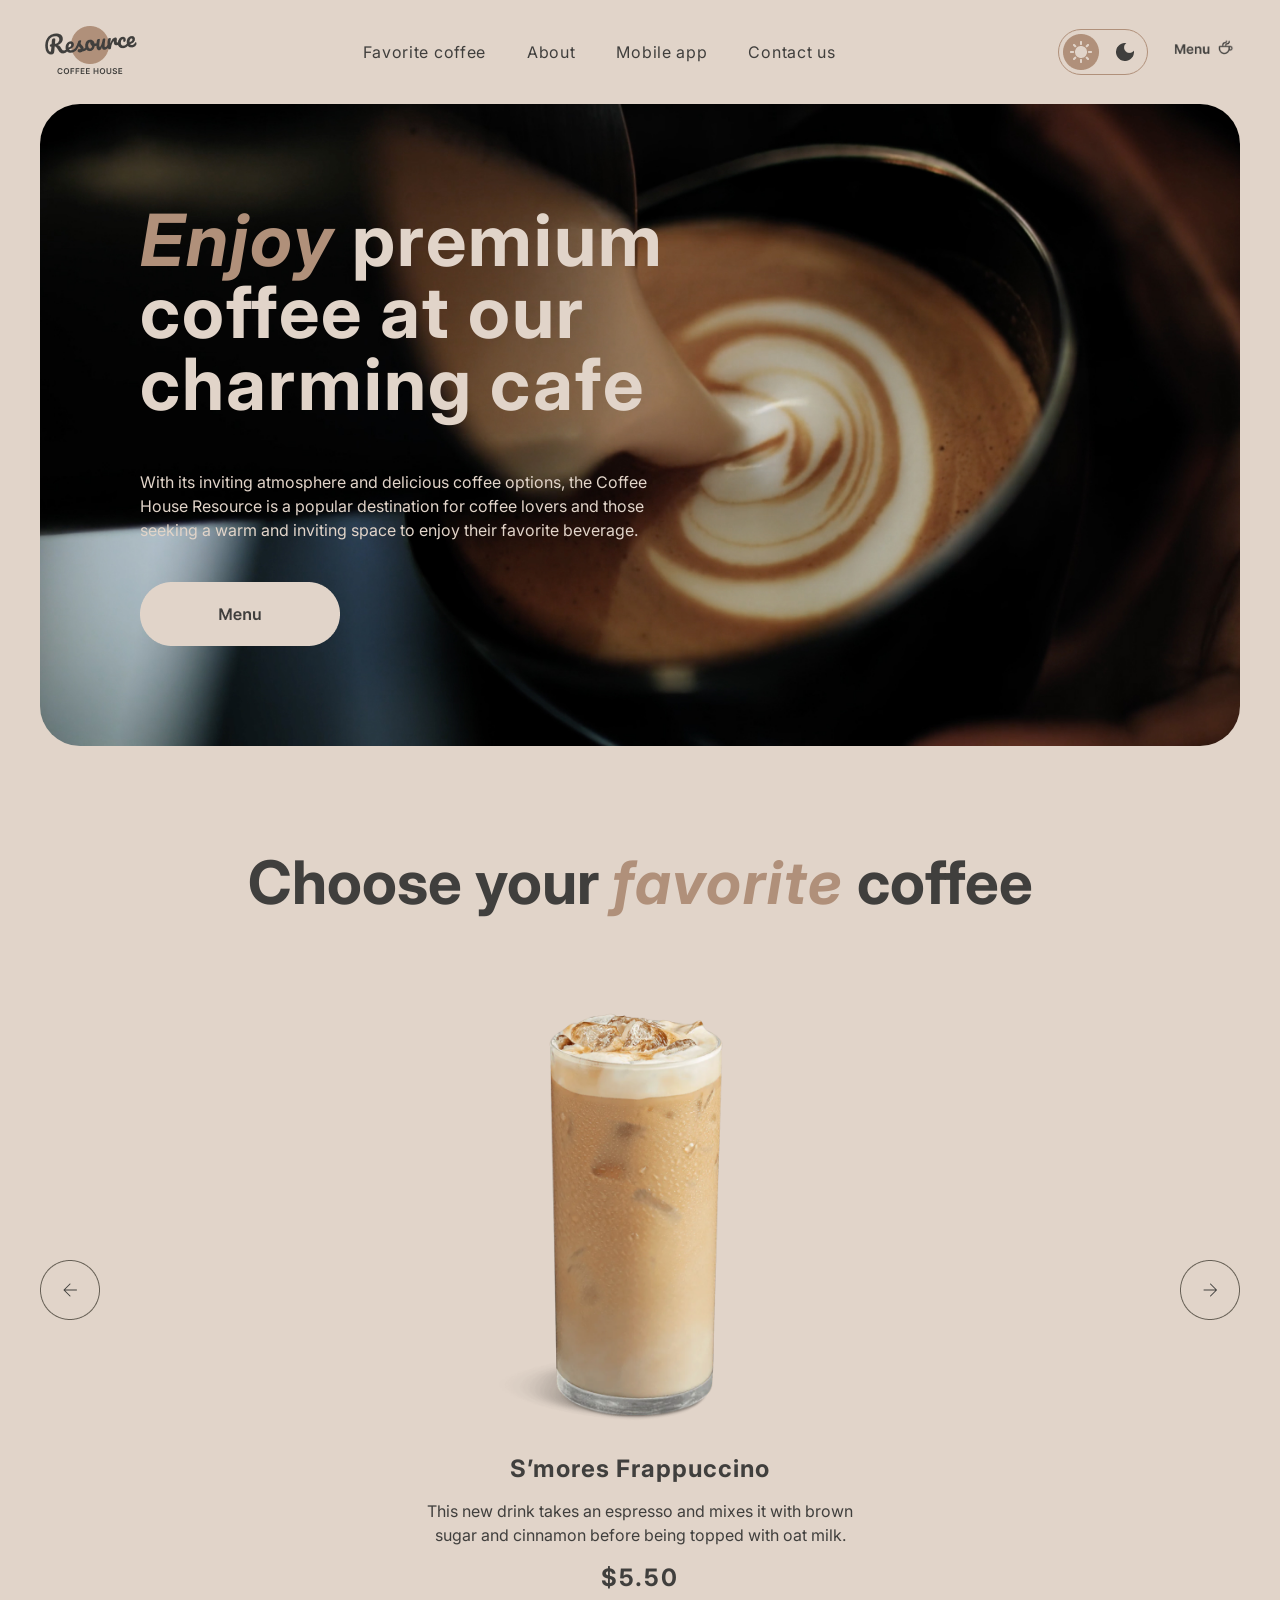
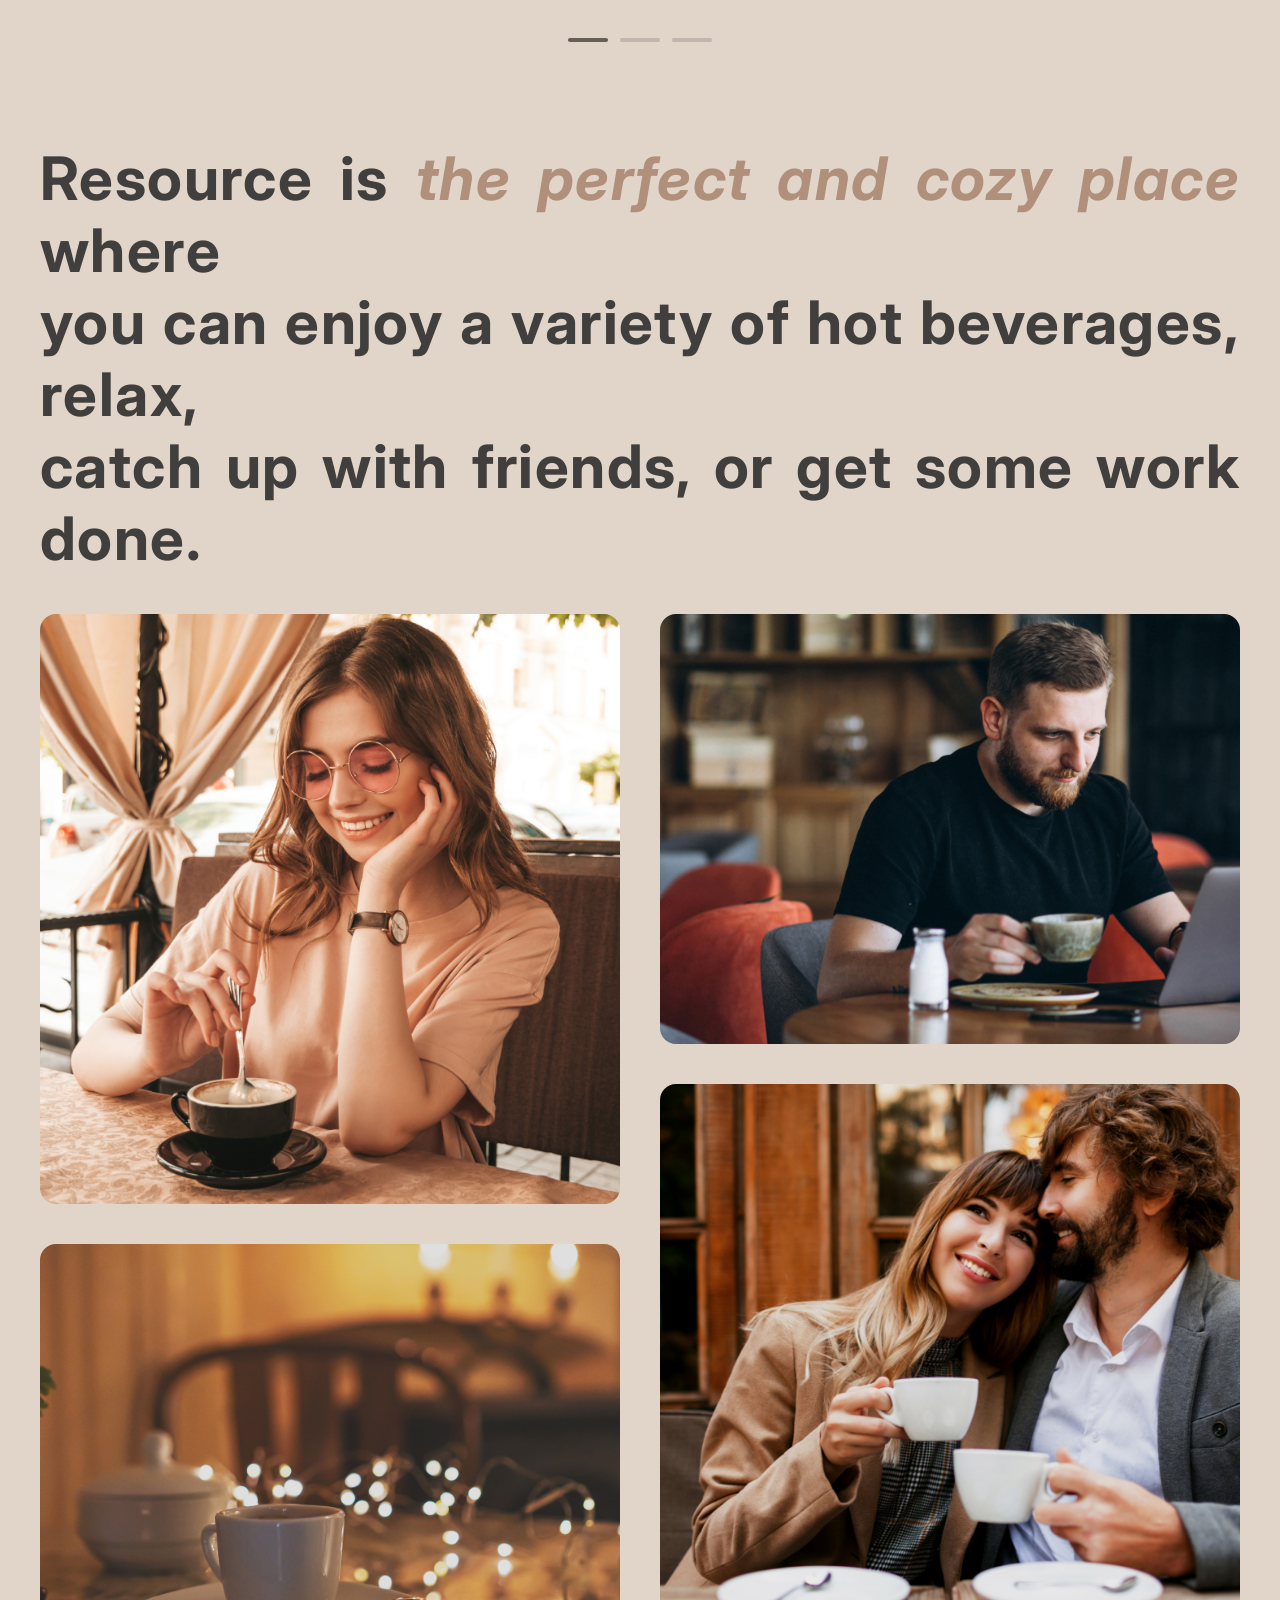
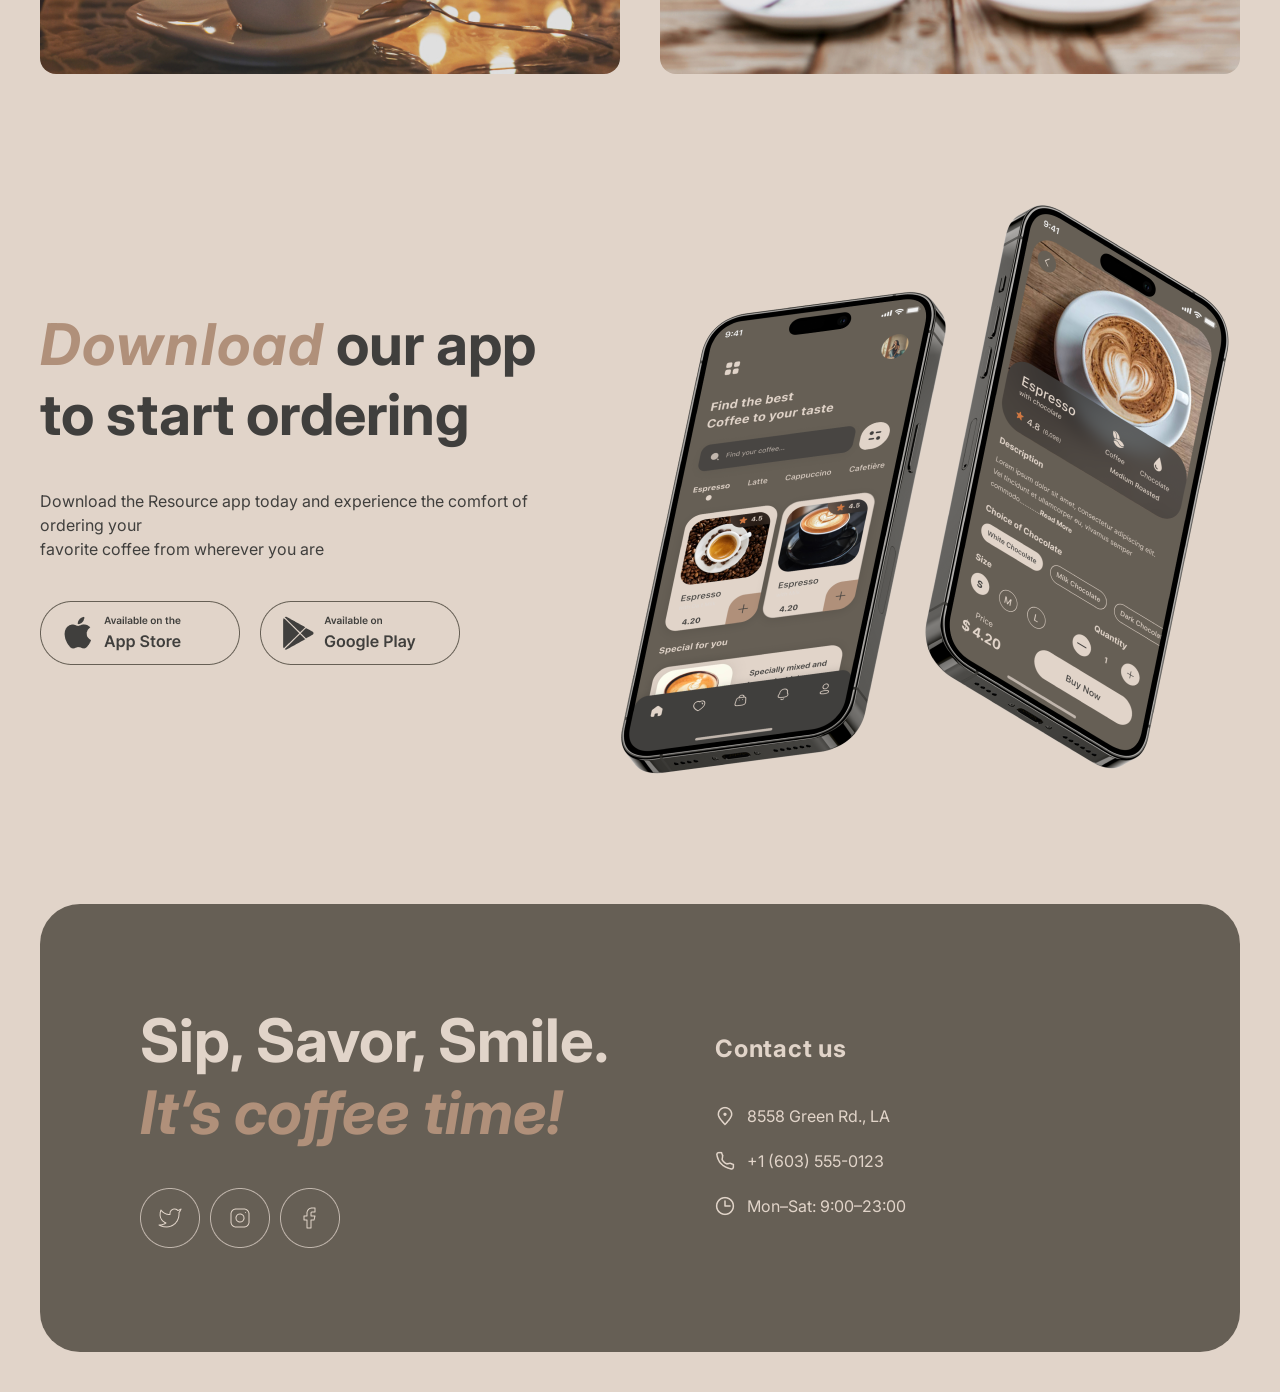
==== commit 80e7a2e6: "feat: make a burger" ====
--- a/index.html
+++ b/index.html
@@ -35,6 +35,10 @@
                     <a href="#contact" class="link">Contact us</a>
                 </li>
             </ul>
+            <div class="menu_nav_cup">
+                <img src="./img/coffee-menu.svg" class="nav-cup-light" alt="coffee cup decor">
+                <img src="./img/coffee-menu-1.svg" class="nav-cup-dark" alt="coffee cup decor">
+            </div>
         </nav>
             <div class="button_header">
                 <div class="change_dark">
@@ -43,33 +47,39 @@
                         <img src="./img/Light-sun.png" alt="inactive sun" class="sun-inactive">
                     </div>
                     <div class="theme-icon-container">
-                        <img src="./img/Dark (1).png" alt="inactive moon" class="moon-inactive">
+                        <img src="./img/Dark-1.png" alt="inactive moon" class="moon-inactive">
                         <img src="./img/Dark.png" alt="active moon" class="moon-active">
                     </div>
                 </div>
-                <a href="./catalog.html" class="menu_button">
-                    <img src="./img/coffee-menu.png" class="light-arrow" alt="menu">
-                    <img src="./img/coffee-menu (1).png" class="dark-arrow" alt="menu">
-                    <img src="./img/button-icon-burger.png" class="burger light-arrow" alt="menu">
-                    <img src="./img/State=default2.png" class="burger dark-arrow" alt="menu">
-                </a>
+<button class="menu_button">
+    <img src="./img/coffee-menu.png" class="light-arrow cup-light" alt="menu">
+    <img src="./img/coffee-menu-1.png" class="dark-arrow cup-dark" alt="menu">
+    
+    <img src="./img/button-icon-burger.png" class="burger icon-burger burger-light" alt="menu">
+    <img src="./img/State=default2.png" class="burger icon-burger burger-dark" alt="menu">
+    
+    <img src="./img/close_burger_lihgt.png" class="burger close-light" alt="close menu">
+    <img src="./img/close_burger_dark.png" class="burger close-dark" alt="close menu">
+</button>
+
+                </button>
             </div>
         </div>
     </header>
 
     <main>
-        <div class="main_photo">
+        <section class="main_photo">
             <h1><span class="enjoy">Enjoy</span> premium coffee at our charming cafe</h1>
-            <h4>With its inviting atmosphere and delicious coffee options, the Coffee <br class="show_in_tablet">House Resource is a popular destination for coffee lovers and those <br class="show_in_tablet">seeking a warm and inviting space to enjoy their favorite beverage.</h4>
+            <p>With its inviting atmosphere and delicious coffee options, the Coffee <br class="show_in_tablet">House Resource is a popular destination for coffee lovers and those <br class="show_in_tablet">seeking a warm and inviting space to enjoy their favorite beverage.</p>
             <a href="catalog.html" class="button_menu">
-                <img src="./img/State=default (1).png" alt="menu" class="logo-img_dark">
-                <img src="./img/State=hover (1).png" alt="menu" class="logo-img_light">
+                <img src="./img/State=default-1.png" alt="menu" class="logo-img_dark">
+                <img src="./img/State=hover-1.png" alt="menu" class="logo-img_light">
                 <img src="./img/State=default.png" alt="menu" class="logo-img_dark-theme">
                 <img src="./img/State=hover.png" alt="menu" class="logo-img_light-theme">
             </a>
-        </div>
+        </section>
 
-        <div class="section_menu" id="coffee">
+        <section class="section_menu" id="coffee">
             <h2>Choose your <span class="favorite">favorite</span> coffee</h2>
             <div class="menu_block">
                 <img src="./img/button-icon-dark.png" class="go_back light-arrow" alt="go back">
@@ -77,20 +87,20 @@
                     <div class="choose_coffee">
                         <img src="./img/coffee-slider-1.png" class="frappuccino" alt="Frappuccino">
                         <h3 class="h3_margin">S’mores Frappuccino</h3>
-                        <h4 class="h4_dark">This new drink takes an espresso and mixes it with brown <br class="show_in_pk">sugar and cinnamon before being topped with oat milk.</h4>
+                        <p class="p_dark">This new drink takes an espresso and mixes it with brown <br class="show_in_pk">sugar and cinnamon before being topped with oat milk.</p>
                         <h3>$5.50</h3>
                     </div>
-                <img src="./img/button-icon-dark (1).png" class="go_ahead light-arrow" alt="go ahead">
-                <img src="./img/button-icon-dark (1)_.png" class="go_ahead dark-arrow" alt="go ahead">
+                <img src="./img/button-icon-dark-1.png" class="go_ahead light-arrow" alt="go ahead">
+                <img src="./img/button-icon-dark-1_.png" class="go_ahead dark-arrow" alt="go ahead">
                 <div class="menu_slider">
                     <img src="./img/control.png" alt="slider">
-                    <img src="./img/control (1).png" alt="slider">
-                    <img src="./img/control (1).png" alt="slider">
+                    <img src="./img/control-1.png" alt="slider">
+                    <img src="./img/control-1.png" alt="slider">
                 </div>
             </div>
-        </div>
+        </section>
 
-        <div class="about_main" id="about">
+        <section class="about_main" id="about">
             <h2 class="h2_long">Resource is <span class="perfect">the <br class="show_in_mob">perfect and cozy <br class="show_in_mob">place</span> where <br class="show_in_pk">you can <br class="show_in_mob">enjoy a variety of hot <br class="show_in_mob">beverages, relax, 
                 <br class="show_in_pk"><br class="show_in_mob">catch up with friends, <br class="show_in_tablet"><br class="show_in_mob">or get some work <br class="show_in_mob">done.</h2>
                 <div class="about">
@@ -103,12 +113,12 @@
                         <img src="./img/about-4.jpg" class="img_tall" alt="dating">
                     </div>
                 </div>
-        </div>
+        </section>
 
-        <div class="app" id="app">
+        <section class="app" id="app">
             <div class="download_app">
                 <h2 class="h2_left"><span class="favorite">Download</span> our app <br class="show_in_mob"><br class="show_in_tablet"><br class="show_in_pk">to start ordering</h2>
-                <h4 class="h4_dark">Download the Resource app today and experience the comfort of ordering your <br>favorite coffee from wherever you are</h4>
+                <p class="p_dark">Download the Resource app today and experience the comfort of ordering your <br>favorite coffee from wherever you are</p>
                 <div class="app_button">
                     <a href="https://www.apple.com/store">
                         <img src="./img/State=default1.png" alt="app store" class="logo-img_light">
@@ -121,7 +131,8 @@
                 </div>
             </div>
             <img src="./img/mobile-screens.png" alt="mobile app looks" class="mobile_looks">
-        </div>
+        </section>
+    </main>
 
     <footer class="wrapper footer" id="contact">
         <div class="foot_left">
@@ -132,10 +143,10 @@
                     <img src="./img/button-icon-light.png" alt="twitter">
                 </a>
                 <a href="https://www.instagram.com/">
-                    <img src="./img/button-icon-light (1).png" alt="instagram">
+                    <img src="./img/button-icon-light-1.png" alt="instagram">
                 </a>
                 <a href="https://www.facebook.com/">
-                    <img src="./img/button-icon-light (2).png" alt="facebook">
+                    <img src="./img/button-icon-light-2.png" alt="facebook">
                 </a>
             </div>
             </div>
@@ -143,19 +154,18 @@
             <h3 class="h3_light">Contact us</h3>
             <div class="contact_item">
                 <img src="./img/pin-alt.png" alt="location">
-                <h4>8558 Green Rd.,  LA</h4>
+                <p>8558 Green Rd.,  LA</p>
             </div>
             <div class="contact_item">
                 <img src="./img/phone.png" alt="phone">
-                <h4>+1 (603) 555-0123</h4>
+                <p>+1 (603) 555-0123</p>
             </div>
             <div class="contact_item">
                 <img src="./img/clock.png" alt="working time">
-                <h4 class="h4_foot">Mon–Sat: 9:00–23:00</h4>
+                <p class="p_foot">Mon–Sat: 9:00–23:00</p>
             </div>
         </div>
     </footer>
-    </main>
 </body>
 
 </html>
--- a/style.css
+++ b/style.css
@@ -39,11 +39,11 @@
     box-sizing: border-box;
 }
 
-h1, h2, h3, .h2_left {
-    color: var(--text-main);
-}
-
-.h4_dark {
+h1, h2, h3, .h2_left, p {
+    color: var(--text-main);
+}
+
+.p_dark {
     color: var(--text-main);
 }
 
@@ -105,7 +105,6 @@
         width: 100%;
         box-sizing: border-box;
     }
-
     .header {
         width: 100%;
         height: 60px;
@@ -114,31 +113,72 @@
         justify-content: space-between;
         align-items: center;
     }
-
+    .header_nav {
+        display: none; 
+    }
+    .header_nav.is-open {
+        display: flex;
+        position: fixed;
+        top: 80px;
+        left: 0;
+        right: 0;
+        bottom: 0 ;
+        width: 100%;
+        height: calc(100vh - 80px);
+        background-color: var(--bg-page);
+        flex-direction: column;
+        align-items: center;
+        justify-content: flex-start;
+        padding-top: 40px;
+        padding-bottom: 30px;
+        z-index: 9999;
+        box-sizing: border-box;
+    }
+    .header_list {
+        flex-direction: column;
+        gap: 60px;
+        margin: 0;
+        padding: 0;
+    }
+    .header_list .link {
+        font-size: 32px;
+        font-weight: 600;
+        display: block;
+        color: var(--text-main);
+    }
+    .header_nav.is-open {
+        right: 0;
+    }
+    body.no-scroll {
+        overflow: hidden;
+    }
+    .menu_button .icon-burger {
+        display: inline-block;
+    }
+    .menu_button .icon-close {
+        display: none;
+    }
+    .menu_button.is-open .icon-burger {
+        display: none;
+    }
+    .menu_button.is-open .icon-close {
+        display: inline-block;
+    }
+}
+
+    .menu_button{
+        background-color: var(--bg-page);
+        border: none;
+    }
     
-    .header_nav,.menu_button .logo-img_light ,.menu_button .logo-img_dark {
-        display: none;
-    }
-
-    .but_menu {
-        display: none;
-    }
-
-    .burger {
-        display: inline-block;
-        height: 44px;
-        width: 44px;
-    }
-}
-
-@media (max-width: 381px) {
-    .page {
-        display: flex;
-        flex-direction: column;
-        padding: 20px 16px;
-        width: 100%;
-        box-sizing: border-box;
-    }
+    @media (max-width: 381px) {
+        .page {
+            display: flex;
+            flex-direction: column;
+            padding: 20px 16px;
+            width: 100%;
+            box-sizing: border-box;
+        }
 }
 
 .logo-img_dark {
@@ -161,30 +201,40 @@
 .dark-theme .moon-active { display: block; }
 .dark-theme .moon-inactive { display: none; }
 
-.dark-arrow {
-    position: absolute !important;
-    visibility: hidden !important;
-    opacity: 0 !important;
-}
-.light-arrow {
-    position: static !important;
-    visibility: visible !important;
-    opacity: 1 !important;
-    width: 60px !important;
-    height: auto !important;
-}
-
-.dark-theme .light-arrow {
-    position: absolute !important;
-    visibility: hidden !important;
-    opacity: 0 !important;
-}
-.dark-theme .dark-arrow {
-    position: static !important;
-    visibility: visible !important;
-    opacity: 1 !important;
-    width: 60px !important;
-    height: auto !important;
+.theme-icon-container .dark-arrow,
+.slider_catalog .dark-arrow,
+.menu_block .dark-arrow {
+    position: absolute;
+    visibility: hidden;
+    opacity: 0;
+}
+
+.theme-icon-container .light-arrow,
+.slider_catalog .light-arrow,
+.menu_block .light-arrow {
+    position: static;
+    visibility: visible;
+    opacity: 1;
+    width: 60px;
+    height: auto;
+}
+
+.dark-theme .theme-icon-container .light-arrow,
+.dark-theme .slider_catalog .light-arrow,
+.dark-theme .menu_block .light-arrow {
+    position: absolute;
+    visibility: hidden;
+    opacity: 0;
+}
+
+.dark-theme .theme-icon-container .dark-arrow,
+.dark-theme .slider_catalog .dark-arrow,
+.dark-theme .menu_block .dark-arrow {
+    position: static;
+    visibility: visible;
+    opacity: 1;
+    width: 60px;
+    height: auto;
 }
 
                 /* start first block */
@@ -208,11 +258,11 @@
     box-sizing: border-box;
 }
 
-.main_photo h4 {
+.main_photo p {
     color: #E1D4C9; 
 }
 
-h4 {
+p {
     font-family: "Inter", sans-serif;
     font-size: 16px;
     font-weight: normal;
@@ -221,7 +271,7 @@
     max-width: 550px;
 }
 
-.h4_dark {
+.p_dark {
     width: 100%;
     margin: 0;
     color: var(--text-main); 
@@ -245,7 +295,7 @@
     font-style: italic;
 }
 
-h4 {
+p {
     font-family: "Inter", sans-serif;
     font-size: 16px;
     font-weight: normal;
@@ -288,76 +338,37 @@
     display: block;
 }
 
+.menu_nav_cup {
+    display: none;
+}
+
 @media (max-width: 769px) {
+    h1 {
+        font-family: 'Inter', sans-serif;
+        font-weight: 600;     
+        font-style: normal;  
+        font-size: 42px !important;    
+        line-height: 1.15;    
+        letter-spacing: normal;
+        max-width: 316px;    
+        width: 100%;
+        height: auto;  
+    }
+
     .main_photo {
         display: flex;
         flex-direction: column; 
         width: 100%;
         box-sizing: border-box;
         margin-top: 20px;
-        padding-top: 100px;
-        padding-left: 60px;
+        padding: 60px 16px; 
         gap: 40px;
     }
-    .main_photo h4 {
+
+    .main_photo p {
         max-width: 570px;
     }
-    .main_photo h1 {
-        font-size: 72px;
-        max-width: 600px;
-    }
-    /* .menu_hover {
-        display: inline-block;
-    } */
-    .menu_button img:not(.burger) {
-        position: absolute !important;
-        visibility: hidden !important;
-        opacity: 0 !important;
-        width: 0 !important;
-        height: 0 !important;
-        margin: 0 !important;
-    }
-    .menu_button .burger {
-        display: inline-block !important;
-        box-sizing: border-box !important;
-    }
-    .menu_button .burger.dark-arrow {
-        width: 0 !important;
-        height: 0 !important;
-        opacity: 0 !important;
-    }
-    .menu_button .burger.light-arrow {
-        width: 44px !important;
-        height: 44px !important;
-        opacity: 1 !important;
-    }
-    .dark-theme .menu_button .burger.light-arrow {
-        width: 0 !important;
-        height: 0 !important;
-        opacity: 0 !important;
-    }
-    .dark-theme .menu_button .burger.dark-arrow {
-        width: 44px !important;
-        height: 44px !important;
-        opacity: 1 !important;
-    }
-}
-
-@media (max-width: 381px) {
-    h1 {
-    font-family: 'Inter', sans-serif;
-    font-weight: 600;     
-    font-style: normal;  
-    font-size: 42px !important;    
-    line-height: 1.15;    
-    letter-spacing: normal;
-    max-width: 316px;    
-    width: 100%;
-    height: auto;  
-    }
-    .main_photo {
-        padding: 60px 16px;
-    }
+
     .main_text {
         gap: 40px;
         padding-top: 20px;
@@ -372,43 +383,140 @@
         align-items: flex-start;
         box-sizing: border-box;
     }
-    .menu_button img:not(.burger) {
-        position: absolute !important;
-        visibility: hidden !important;
-        opacity: 0 !important;
-        width: 0 !important;
-        height: 0 !important;
-    }   
-    .menu_button .burger {
-        display: inline-block !important;
-    }
-    .menu_button .burger.dark-arrow {
-        width: 0 !important;
-        height: 0 !important;
-        opacity: 0 !important;
-    }
-    .menu_button .burger.light-arrow {
-        width: 44px !important;
-        height: 44px !important;
-        opacity: 1 !important;
-    }
-    .dark-theme .menu_button .burger.light-arrow {
-        width: 0 !important;
-        height: 0 !important;
-        opacity: 0 !important;
-    }
-    .dark-theme .menu_button .burger.dark-arrow {
-        width: 44px !important;
-        height: 44px !important;
-        opacity: 1 !important;
+
+    .header_nav {
+        display: none; 
+    }
+
+    .header_nav.is-open {
+        display: flex;
+        position: fixed;
+        top: 80px; 
+        left: 0;
+        right: 0;
+        bottom: 0;
+        width: 100%;
+        height: calc(100vh - 80px);
+        background-color: var(--bg-page);  
+        flex-direction: column;
+        align-items: center;
+        padding-top: 60px;
+        padding-bottom: 40px; 
+        z-index: 9999;
+    }
+
+.header_list {
+        flex-direction: column;
+        gap: 40px;
+        margin: 0;
+        padding: 0;
+    }
+
+    .header_list .link {
+        font-size: 32px;
+        font-weight: 600;
+        display: block;
+        color: var(--text-main);
+    }
+
+    body.no-scroll {
+        overflow: hidden;
+    }
+
+    .menu_nav_cup {
+        display: block; 
+        margin-top: 60px; 
+        align-self: center;
+        text-align: center;
+    }
+
+    .menu_nav_cup img {
+        width: 100px; 
+        height: auto;
+        display: none;
+    }
+
+    .menu_nav_cup img.nav-cup-light {
+        display: inline-block;
+    }
+    .menu_nav_cup img.nav-cup-dark {
+        display: none;
+    }
+
+    .dark-theme .menu_nav_cup img.nav-cup-light {
+        display: none;
+    }
+    .dark-theme .menu_nav_cup img.nav-cup-dark {
+        display: inline-block;
+    }
+
+    button.menu_button .burger {
+        width: 44px;
+        height: 44px;
+        display: none; 
+        position: static;
+        visibility: visible;
+        opacity: 1;
+    }
+
+    button.menu_button img.cup-light,
+    button.menu_button img.cup-dark {
+        display: none;
+    }
+
+    button.menu_button img.burger-light {
+        display: inline-block;
+    }
+    
+    .dark-theme button.menu_button img.burger-light { 
+        display: none; 
+    }
+    .dark-theme button.menu_button img.burger-dark { 
+        display: inline-block; 
+    }
+    
+    button.menu_button.is-open img.burger-light,
+    button.menu_button.is-open img.burger-dark {
+        display: none;
+    }
+
+    button.menu_button.is-open img.close-light {
+        display: inline-block;
+    }
+
+    .dark-theme button.menu_button.is-open img.close-light { 
+        display: none; 
+    }
+    .dark-theme button.menu_button.is-open img.close-dark { 
+        display: inline-block; 
     }
 }
 
 @media (min-width: 770px) {
-    .menu_hover, .burger {
-        display: none !important;
-    }
-
+    button.menu_button img.burger-light,
+    button.menu_button img.burger-dark,
+    button.menu_button img.close-light,
+    button.menu_button img.close-dark {
+        display: none;
+    }
+
+    button.menu_button img.cup-light {
+        display: inline-block;
+        width: 60px;
+        height: auto;
+    }
+    button.menu_button img.cup-dark {
+        display: none;
+    }
+
+    .dark-theme button.menu_button img.cup-light {
+        display: none;
+    }
+    .dark-theme button.menu_button img.cup-dark {
+        display: inline-block;
+        width: 60px;
+        height: auto;
+    }
 }
 
 
@@ -491,7 +599,7 @@
     gap: 16px;
 }
 
-.h4_dark{
+.p_dark{
     color: #403F3D;
     width: 100%;
     margin: 0;
@@ -499,7 +607,6 @@
 }
 
 .frappuccino {
-    /* width: 450px; */
     width: 100%;
     max-width: 450px;
     height: auto;
@@ -738,8 +845,6 @@
 .mobile_looks {
     display: block;
     width: auto;
-    height: 100%;
-    /* max-width: clamp(300px, 45vw, 630px);  */
     height: auto;
     object-fit: contain;
     box-sizing: border-box;
@@ -919,7 +1024,7 @@
     margin-bottom: 5px;
 }
 
-.h4_foot {
+.p_foot {
     width: auto;
     /* white-space: nowrap; */
 }
@@ -993,6 +1098,15 @@
 
 /* start catalog here */
 
+.catalog-title {
+    font-family: "Inter", sans-serif;
+    font-size: 60px; 
+    font-weight: bold;
+    color: var(--text-main);
+    text-align: center;
+    margin: 0;
+}
+
 .title_catalog {
     display: flex;
     flex-direction: column;
@@ -1014,10 +1128,19 @@
     border-radius: 30px;
     border: 1px solid #665F55;
     gap: 12px;
-    color: var(--bg-page);
+    color: var(--text-main);
     padding: 8px 10px; 
     height: 46px;
     box-sizing: border-box;
+}
+
+.p_h2_dark, 
+h2.p_h2_dark {
+    font-family: "Inter", sans-serif;
+    font-size: 16px;
+    margin: 0;
+    font-weight: normal;
+    color: var(--text-main);
 }
 
 @media (min-width: 770px) {
@@ -1104,7 +1227,6 @@
     height: auto;
     min-height: 506px;
     width: 100%;
-    max-height: 510px;
 }
 
 .coffee_text_block{
@@ -1132,7 +1254,6 @@
     font-family: "Inter", sans-serif;
     font-size: 24px;
     font-weight: bold;
-    color: #403F3D;
     margin-top: 40px;
     margin-bottom: 0;
     margin-left: 20px;
@@ -1140,11 +1261,10 @@
     color: var(--text-main);
 }
 
-.catalog_coffee .h4_dark, .catalog_tea .h4_dark, .catalog_desserts .h4_dark {
+.catalog_coffee .p_dark, .catalog_tea .p_dark, .catalog_desserts .p_dark {
     font-family: "Inter", sans-serif;
     font-size: 16px;
     letter-spacing: 0.1px;
-    color: #403F3D;
     margin-top: 12px;
     margin-bottom: 0;
     font-weight: normal;
@@ -1210,7 +1330,7 @@
         gap: 12px;
         padding: 20px;
     }
-    .coffee_text_block h3, .coffee_text_block .h4_dark, .coffee_text_block .price {
+    .coffee_text_block h3, .coffee_text_block .p_dark, .coffee_text_block .price {
         margin: 0;
     }
 }
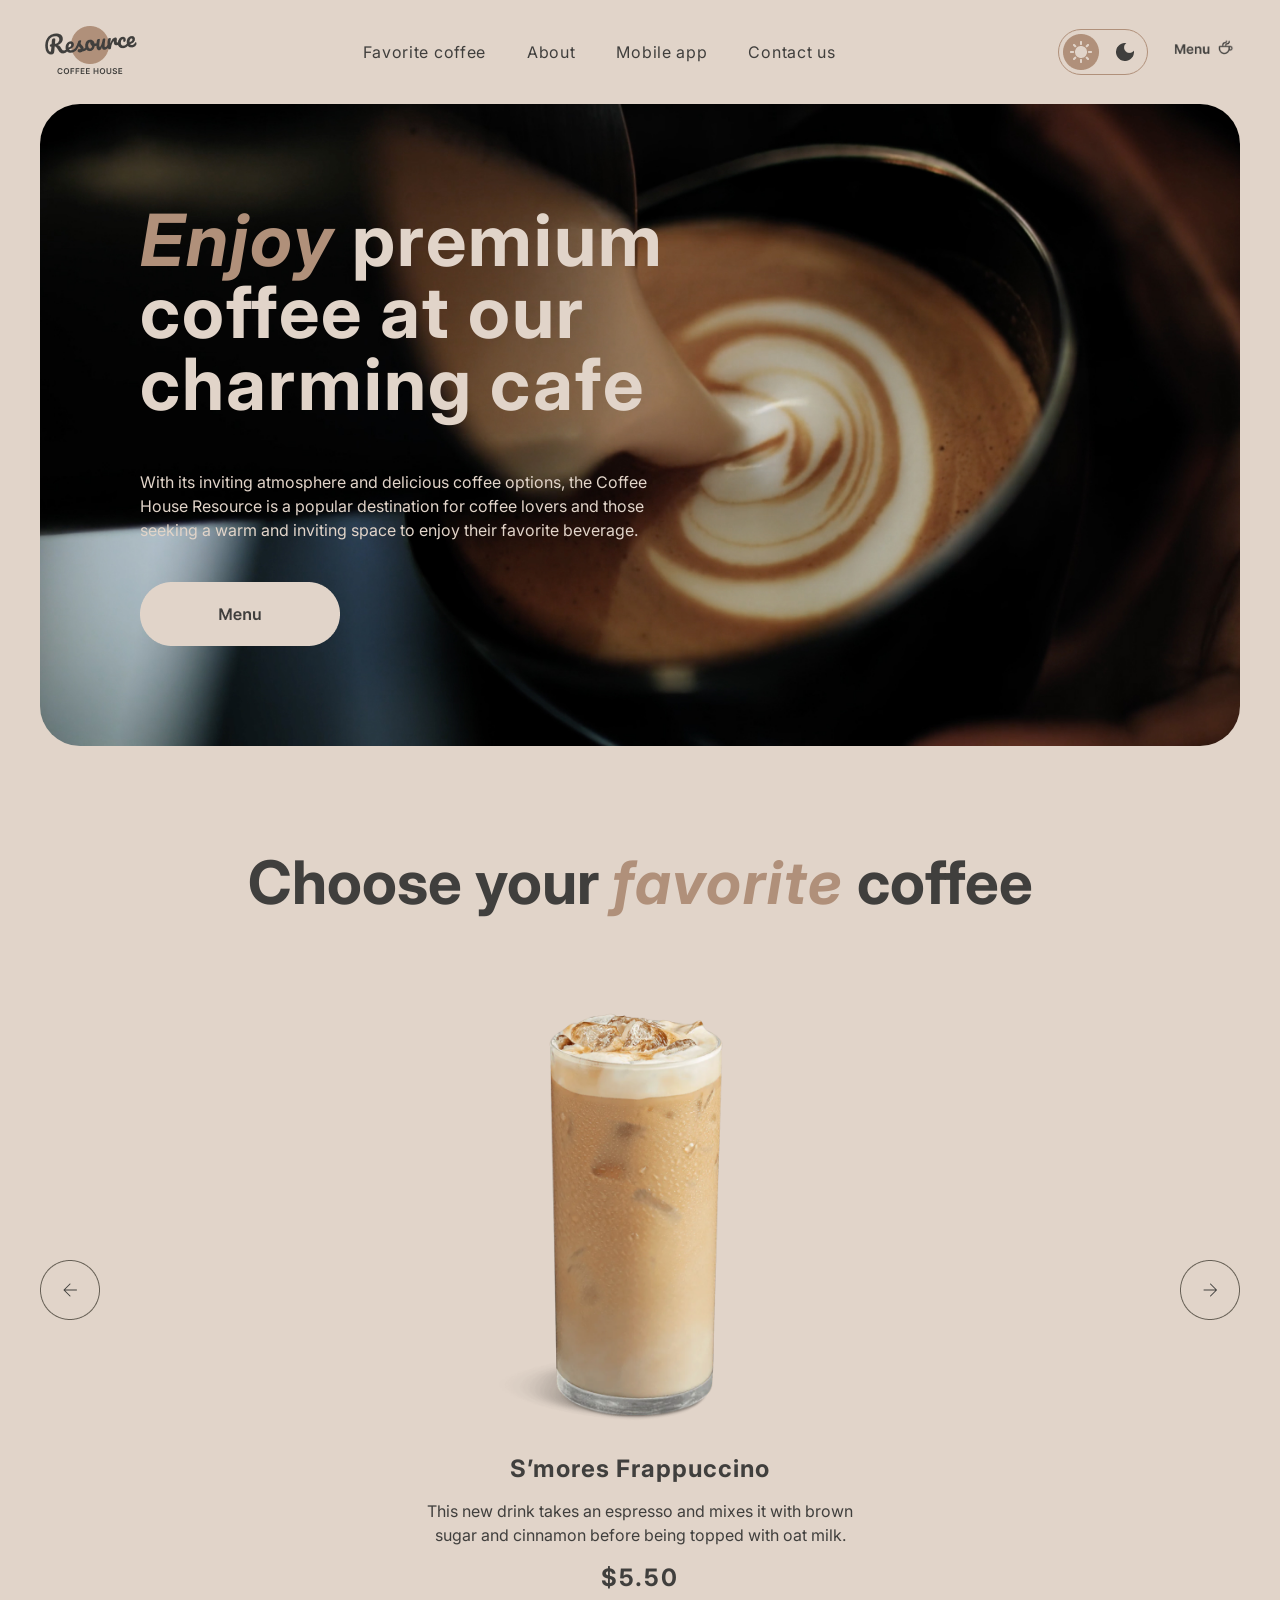
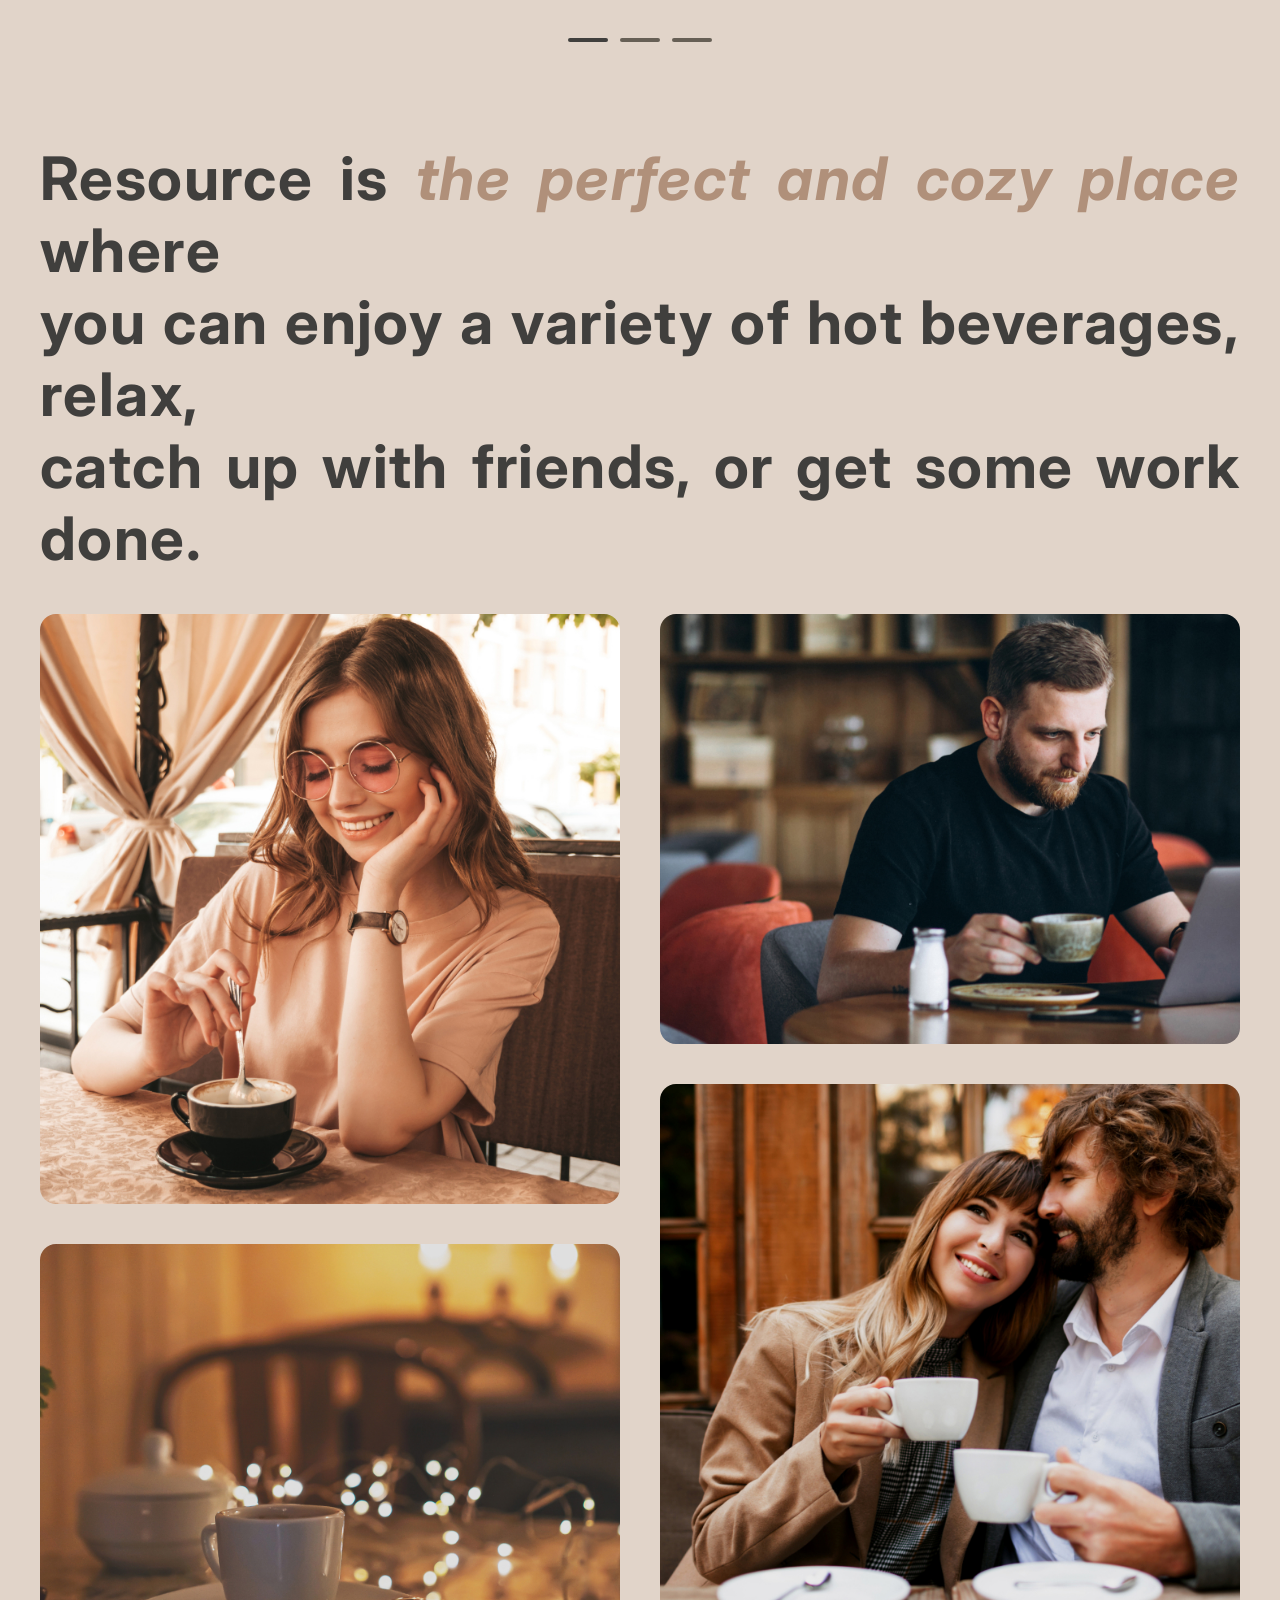
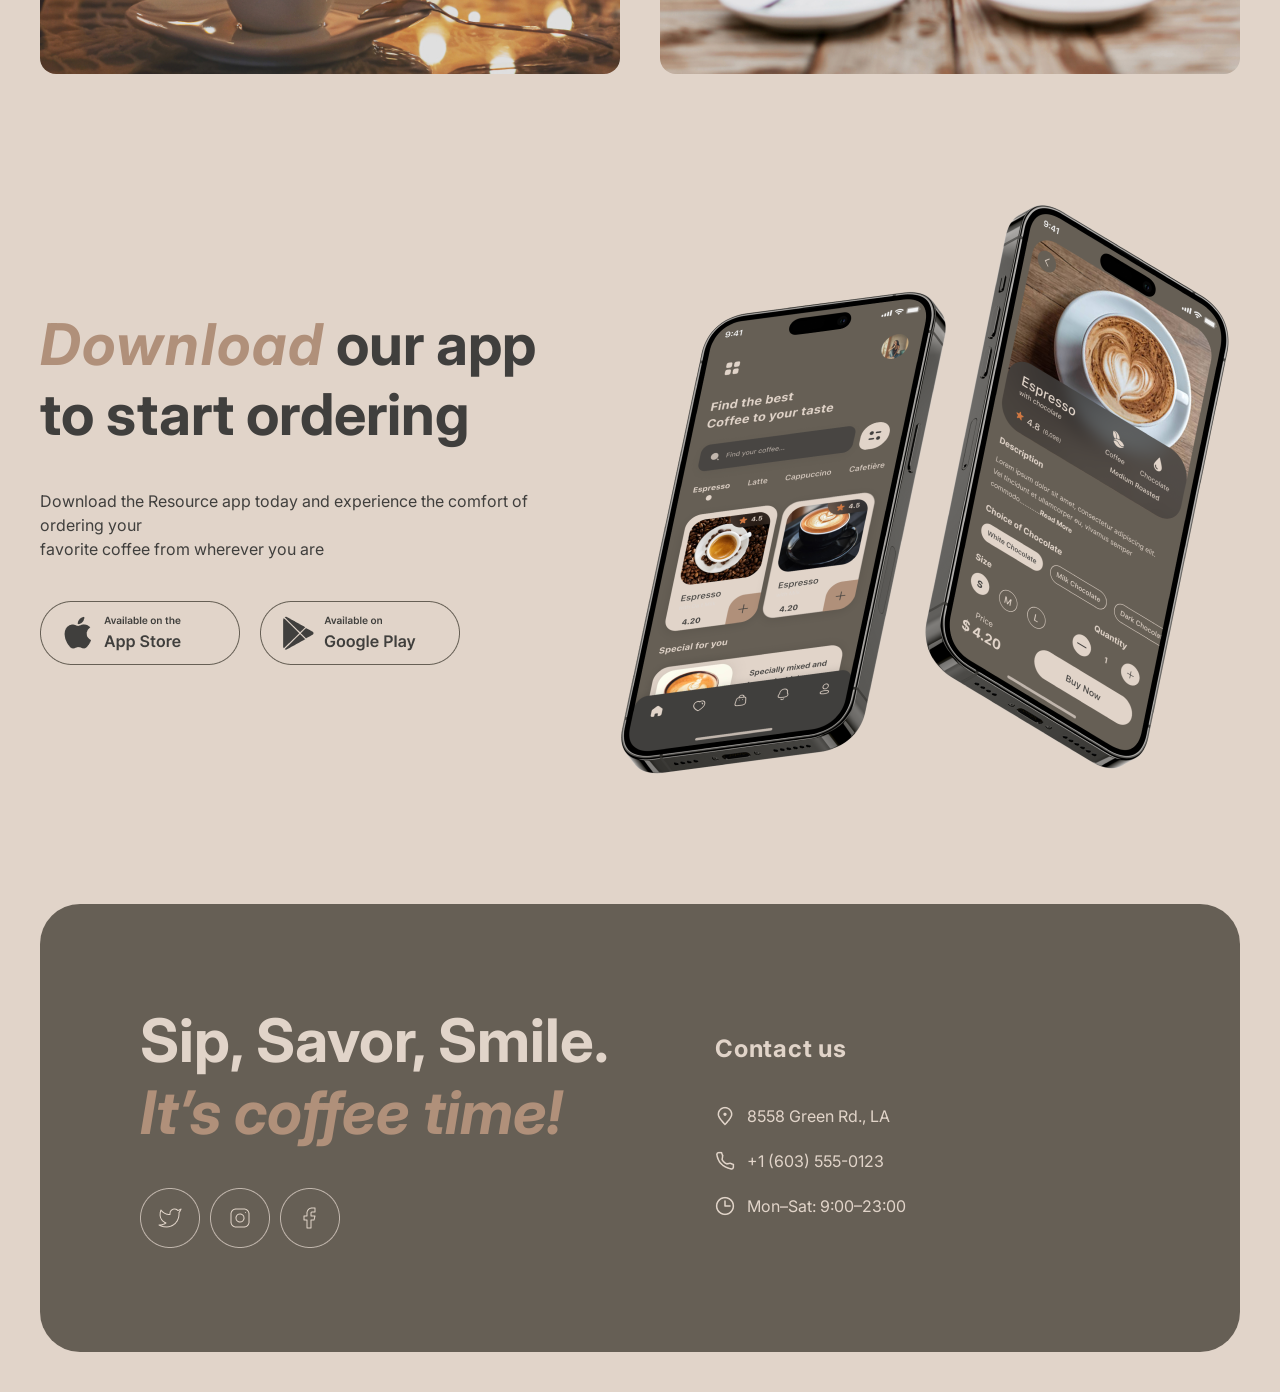
==== commit c0da8ab2: "feat: make a slider on the main page" ====
--- a/index.html
+++ b/index.html
@@ -36,8 +36,8 @@
                 </li>
             </ul>
             <div class="menu_nav_cup">
-                <img src="./img/coffee-menu.svg" class="nav-cup-light" alt="coffee cup decor">
-                <img src="./img/coffee-menu-1.svg" class="nav-cup-dark" alt="coffee cup decor">
+                <img src="./img/coffee-menu.png" class="nav-cup-light" alt="coffee cup decor">
+                <img src="./img/coffee-menu-1.png" class="nav-cup-dark" alt="coffee cup decor">
             </div>
         </nav>
             <div class="button_header">
@@ -51,17 +51,15 @@
                         <img src="./img/Dark.png" alt="active moon" class="moon-active">
                     </div>
                 </div>
-<button class="menu_button">
-    <img src="./img/coffee-menu.png" class="light-arrow cup-light" alt="menu">
-    <img src="./img/coffee-menu-1.png" class="dark-arrow cup-dark" alt="menu">
-    
-    <img src="./img/button-icon-burger.png" class="burger icon-burger burger-light" alt="menu">
-    <img src="./img/State=default2.png" class="burger icon-burger burger-dark" alt="menu">
-    
-    <img src="./img/close_burger_lihgt.png" class="burger close-light" alt="close menu">
-    <img src="./img/close_burger_dark.png" class="burger close-dark" alt="close menu">
-</button>
-
+                <button class="menu_button">
+                    <img src="./img/coffee-menu.png" class="light-arrow cup-light" alt="menu">
+                    <img src="./img/coffee-menu-1.png" class="dark-arrow cup-dark" alt="menu">
+                    
+                    <img src="./img/button-icon-burger.png" class="burger icon-burger burger-light" alt="menu">
+                    <img src="./img/State=default2.png" class="burger icon-burger burger-dark" alt="menu">
+                    
+                    <img src="./img/close_burger_lihgt.png" class="burger close-light" alt="close menu">
+                    <img src="./img/close_burger_dark.png" class="burger close-dark" alt="close menu">
                 </button>
             </div>
         </div>
@@ -82,20 +80,50 @@
         <section class="section_menu" id="coffee">
             <h2>Choose your <span class="favorite">favorite</span> coffee</h2>
             <div class="menu_block">
-                <img src="./img/button-icon-dark.png" class="go_back light-arrow" alt="go back">
-                <img src="./img/button-icon-dark_.png" class="go_back dark-arrow" alt="go back">
-                    <div class="choose_coffee">
-                        <img src="./img/coffee-slider-1.png" class="frappuccino" alt="Frappuccino">
-                        <h3 class="h3_margin">S’mores Frappuccino</h3>
-                        <p class="p_dark">This new drink takes an espresso and mixes it with brown <br class="show_in_pk">sugar and cinnamon before being topped with oat milk.</p>
-                        <h3>$5.50</h3>
+
+                <button class="go_back_btn slider_btn" aria-label="Previous slide">
+                    <img src="./img/button-icon-dark.png" class="go_back light-arrow" alt="go back">
+                    <img src="./img/button-icon-dark_.png" class="go_back dark-arrow" alt="go back">
+                </button>
+
+                <div class="slider-window">
+                    <div class="slider-track">
+
+                        <div class="choose_coffee">
+                            <img src="./img/coffee-slider-1.png" class="frappuccino" alt="Frappuccino">
+                            <h3 class="h3_margin">S’mores Frappuccino</h3>
+                            <p class="p_dark">This new drink takes an espresso and mixes it with brown <br class="show_in_pk">sugar and cinnamon before being topped with oat milk.</p>
+                            <h3>$5.50</h3>
+                        </div>
+
+                        <div class="choose_coffee">
+                            <img src="./img/coffee-slider-2.png" class="frappuccino" alt="Caramel Macchiato">
+                            <h3 class="h3_margin">Caramel Macchiato</h3>
+                            <p class="p_dark">Fragrant and unique classic espresso with rich caramel-peanut syrup, with cream under whipped thick foam.</p>
+                            <h3>$5.00</h3>
+                        </div>
+
+                        <div class="choose_coffee">
+                            <img src="./img/coffee-slider-3.png" class="frappuccino" alt="Ice coffee">
+                            <h3 class="h3_margin">Ice coffee</h3>
+                            <p class="p_dark">A popular summer drink that tones and invigorates. Prepared from coffee, milk and ice.</p>
+                            <h3>$4.50</h3>
+                        </div>
+
                     </div>
-                <img src="./img/button-icon-dark-1.png" class="go_ahead light-arrow" alt="go ahead">
-                <img src="./img/button-icon-dark-1_.png" class="go_ahead dark-arrow" alt="go ahead">
+
+                    
+                </div>
+
+                <button class="go_ahead_btn slider_btn" aria-label="Next slide">
+                    <img src="./img/button-icon-dark-1.png" class="go_ahead light-arrow" alt="go ahead">
+                    <img src="./img/button-icon-dark-1_.png" class="go_ahead dark-arrow" alt="go ahead">
+                </button>
+
                 <div class="menu_slider">
-                    <img src="./img/control.png" alt="slider">
-                    <img src="./img/control-1.png" alt="slider">
-                    <img src="./img/control-1.png" alt="slider">
+                    <div class="slider-dot active"></div>
+                    <div class="slider-dot"></div>
+                    <div class="slider-dot"></div>
                 </div>
             </div>
         </section>
--- a/style.css
+++ b/style.css
@@ -539,6 +539,12 @@
     height: auto;
 }
 
+.slider-window {
+    width: 100%;
+    max-width: 480px; 
+    overflow: hidden; 
+}
+
 h2 {
     font-family: "Inter", sans-serif;
     font-size: 60px;
@@ -590,13 +596,48 @@
 
 .choose_coffee {
     display: flex;
+    min-width: 100%;
+    box-sizing: border-box;
     flex-direction: column;
     align-items: center;   
     text-align: center;
-    /* width: 520px; */
     width: 100%;
     max-width: 520px;
     gap: 16px;
+}
+
+.slider_btn {
+    background-color: transparent;
+    border: none;
+    padding: 0;
+    cursor: pointer;
+    display: flex;
+    align-items: center;
+    justify-content: center;
+}
+
+.menu_slider {
+    display: flex;
+    justify-content: center;
+    gap: 12px;
+    position: absolute;
+    bottom: 0; 
+    left: 50%;
+    transform: translateX(-50%); 
+    opacity: 1;
+    color: #B0907A;
+}
+
+.slider-dot {
+    width: 40px;
+    height: 4px;
+    background-color: var(--text-light); 
+    border-radius: 2px;
+    transition: background-color 0.3s ease;
+}
+
+.slider-dot.active {
+    background-color: var(--text-main);
 }
 
 .p_dark{
@@ -622,6 +663,13 @@
     justify-content: center;
 } 
 
+.slider-track {
+    display: flex;
+    flex-direction: row;
+    width: 100%;
+    transition: transform 0.5s ease-in-out; 
+}
+
 @media (max-width: 381px) {
     .menu_block {
         margin-bottom: 0;
@@ -655,7 +703,7 @@
         margin-top: 0;
         padding-bottom: 40px;
     }
-    .go_ahead, .go_back {
+    .slider_btn {
         display: none;
     }
     .frappuccino {
